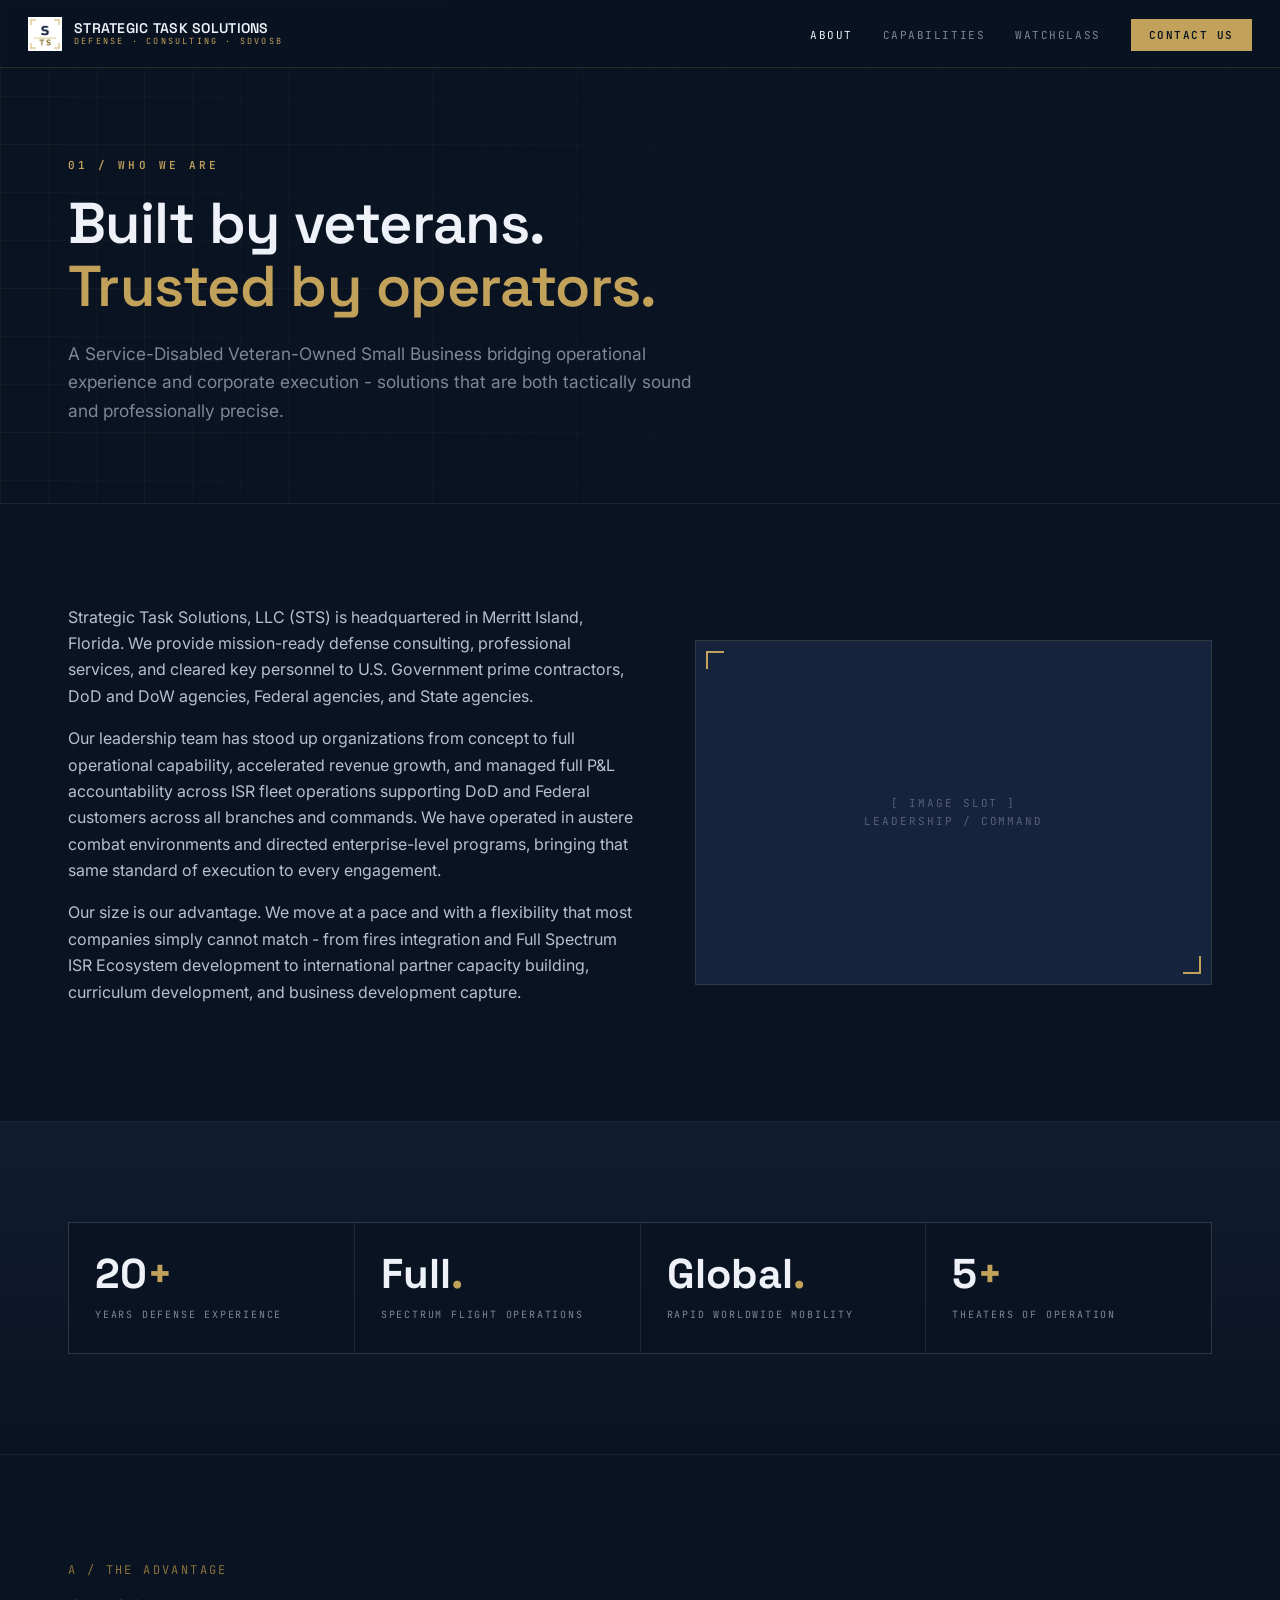
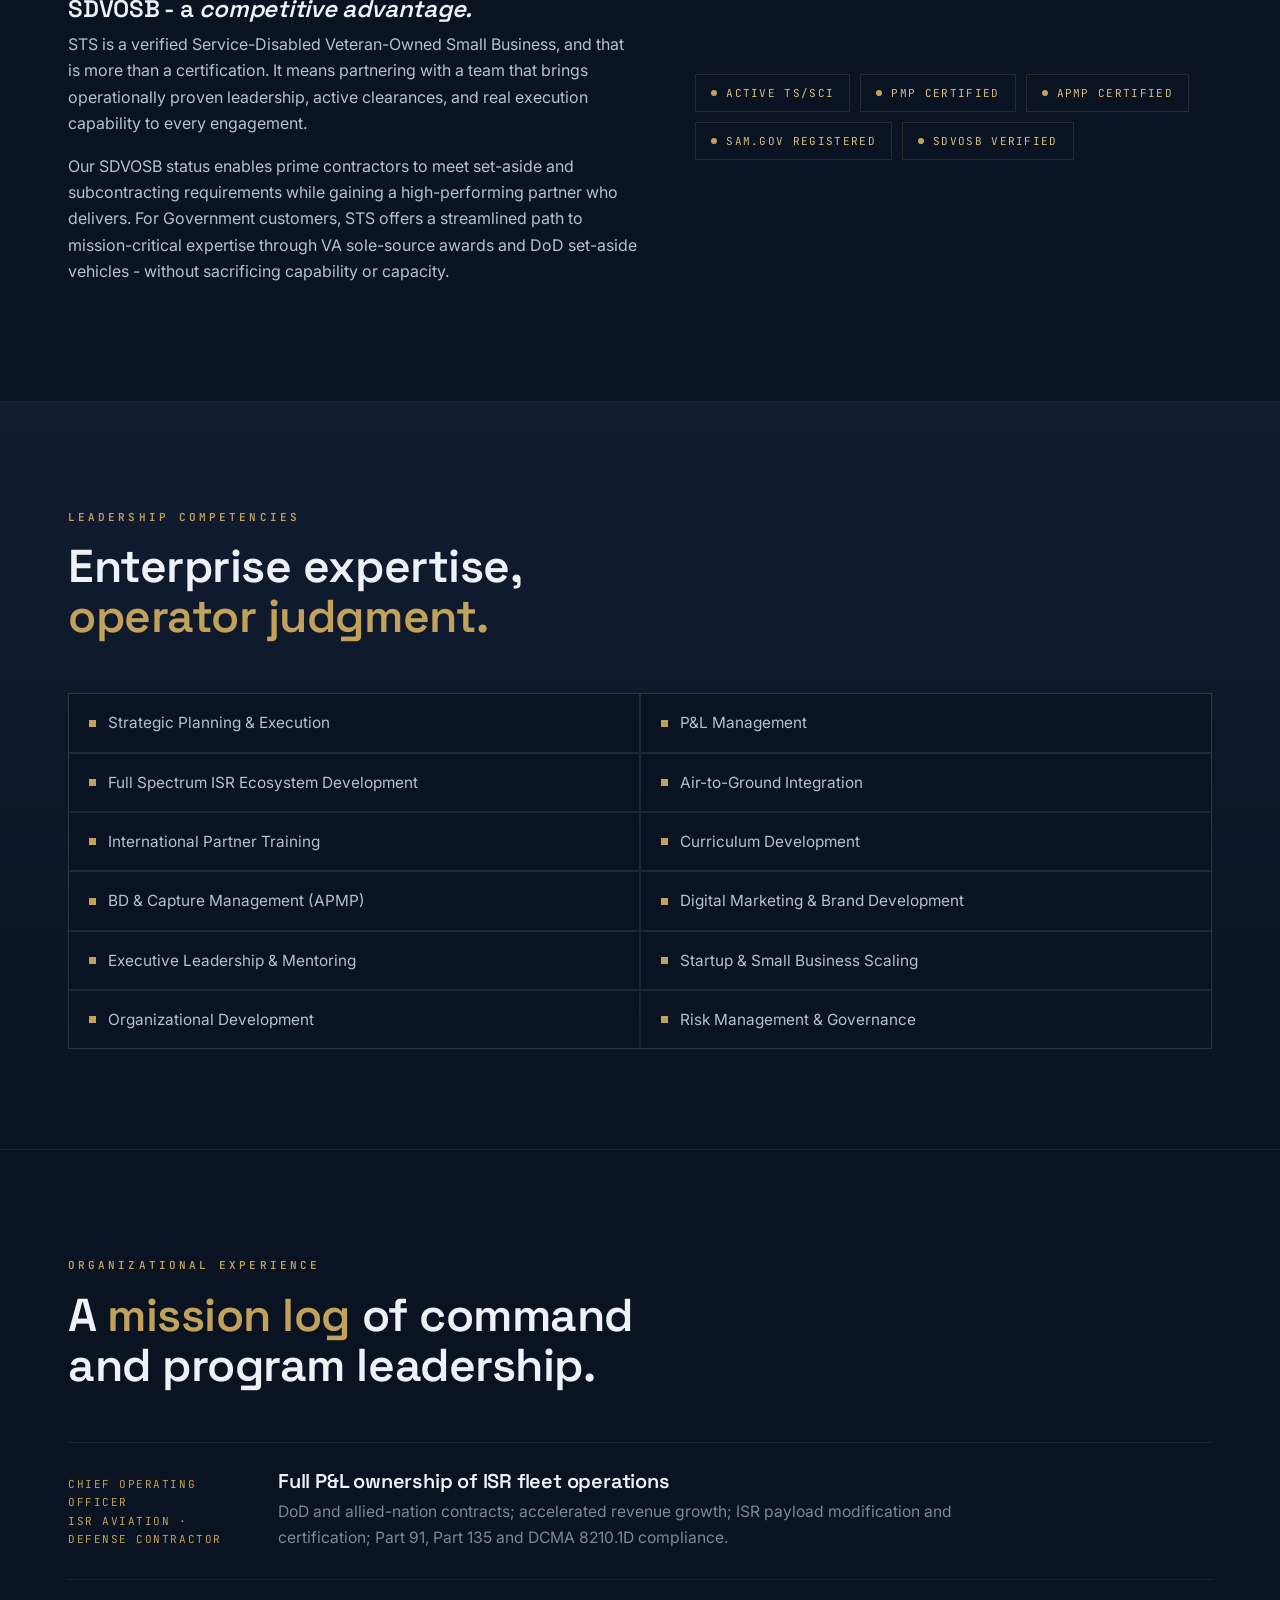
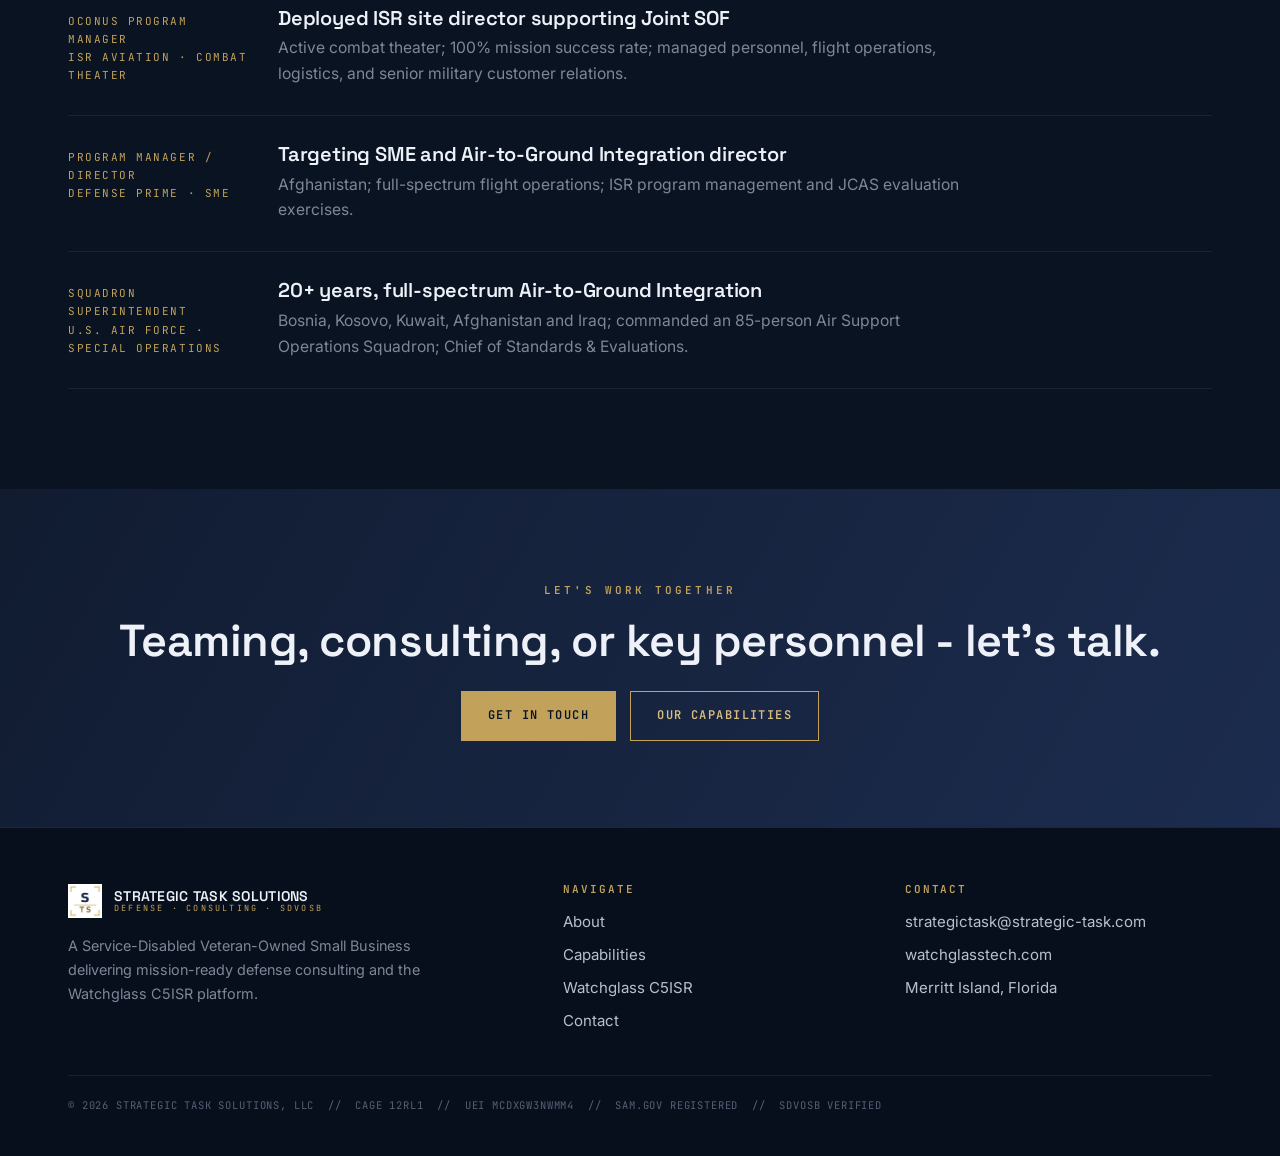
==== about.html @ a890d31d "Modernize STS site: multi-page rebuild (The Briefing design system) - New shared design system (css/" ====
<!DOCTYPE html>
<!-- Copyright (c) 2025-2026 Strategic Task Solutions, LLC. All rights reserved. -->
<html lang="en">
<head>
<meta charset="UTF-8">
<meta name="viewport" content="width=device-width, initial-scale=1.0">
<title>About | Strategic Task Solutions, LLC</title>
<meta name="description" content="Strategic Task Solutions, LLC is a Service-Disabled Veteran-Owned Small Business in Merritt Island, Florida - operationally proven leadership, active clearances, and real execution for DoD, Federal, and prime-contractor customers.">
<link rel="preconnect" href="https://fonts.googleapis.com">
<link rel="preconnect" href="https://fonts.gstatic.com" crossorigin>
<link href="https://fonts.googleapis.com/css2?family=Space+Grotesk:wght@400;500;600;700&family=Inter:wght@400;500;600&family=JetBrains+Mono:wght@500;600;700&display=swap" rel="stylesheet">
<link rel="stylesheet" href="css/site.css">
</head>
<body>

<nav class="top">
  <a class="brand" href="index.html" aria-label="Strategic Task Solutions home">
    <img class="mk" src="STS_Emblem_md_white.png" alt="STS">
    <span class="nm"><b>STRATEGIC TASK SOLUTIONS</b><span>Defense · Consulting · SDVOSB</span></span>
  </a>
  <button class="navtoggle" id="navtoggle" aria-label="Menu">MENU</button>
  <ul class="navlinks" id="navlinks">
    <li><a href="about.html" class="active">About</a></li>
    <li><a href="capabilities.html">Capabilities</a></li>
    <li><a href="watchglass.html">Watchglass</a></li>
    <li><a href="contact.html" class="cta">Contact Us</a></li>
  </ul>
</nav>

<main>

<section class="phero">
  <div class="wrap">
    <span class="kicker">01 / Who We Are</span>
    <h1 style="margin-top:16px">Built by veterans.<br><em>Trusted by operators.</em></h1>
    <p class="lede">A Service-Disabled Veteran-Owned Small Business bridging operational experience and corporate execution - solutions that are both tactically sound and professionally precise.</p>
  </div>
</section>

<section class="band">
  <div class="wrap">
    <div class="split">
      <div class="prose rv">
        <p>Strategic Task Solutions, LLC (STS) is headquartered in Merritt Island, Florida. We provide mission-ready defense consulting, professional services, and cleared key personnel to U.S. Government prime contractors, DoD and DoW agencies, Federal agencies, and State agencies.</p>
        <p>Our leadership team has stood up organizations from concept to full operational capability, accelerated revenue growth, and managed full P&amp;L accountability across ISR fleet operations supporting DoD and Federal customers across all branches and commands. We have operated in austere combat environments and directed enterprise-level programs, bringing that same standard of execution to every engagement.</p>
        <p>Our size is our advantage. We move at a pace and with a flexibility that most companies simply cannot match - from fires integration and Full Spectrum ISR Ecosystem development to international partner capacity building, curriculum development, and business development capture.</p>
      </div>
      <div class="figframe brk rv"><div class="plc">[ IMAGE SLOT ]<br>Leadership / command</div></div>
    </div>
  </div>
</section>

<section class="band alt">
  <div class="wrap">
    <div class="dossier rv">
      <div class="cell"><div class="big">20<em>+</em></div><div class="lab">Years Defense Experience</div></div>
      <div class="cell"><div class="big">Full<em>.</em></div><div class="lab">Spectrum Flight Operations</div></div>
      <div class="cell"><div class="big">Global<em>.</em></div><div class="lab">Rapid Worldwide Mobility</div></div>
      <div class="cell"><div class="big">5<em>+</em></div><div class="lab">Theaters Of Operation</div></div>
    </div>
  </div>
</section>

<section class="band">
  <div class="wrap">
    <div class="split">
      <div class="rv">
        <span class="idx">A / THE ADVANTAGE</span>
        <h2 style="margin-top:14px">SDVOSB - a <em>competitive advantage.</em></h2>
        <p>STS is a verified Service-Disabled Veteran-Owned Small Business, and that is more than a certification. It means partnering with a team that brings operationally proven leadership, active clearances, and real execution capability to every engagement.</p>
        <p>Our SDVOSB status enables prime contractors to meet set-aside and subcontracting requirements while gaining a high-performing partner who delivers. For Government customers, STS offers a streamlined path to mission-critical expertise through VA sole-source awards and DoD set-aside vehicles - without sacrificing capability or capacity.</p>
      </div>
      <div class="rv">
        <div class="certs" style="margin-bottom:22px">
          <span class="cert">Active TS/SCI</span>
          <span class="cert">PMP Certified</span>
          <span class="cert">APMP Certified</span>
          <span class="cert">SAM.gov Registered</span>
          <span class="cert">SDVOSB Verified</span>
        </div>
      </div>
    </div>
  </div>
</section>

<section class="band alt">
  <div class="wrap">
    <div class="sec-head rv">
      <span class="kicker">Leadership Competencies</span>
      <h2>Enterprise expertise, <em>operator judgment.</em></h2>
    </div>
    <ul class="complist rv">
      <li>Strategic Planning &amp; Execution</li>
      <li>P&amp;L Management</li>
      <li>Full Spectrum ISR Ecosystem Development</li>
      <li>Air-to-Ground Integration</li>
      <li>International Partner Training</li>
      <li>Curriculum Development</li>
      <li>BD &amp; Capture Management (APMP)</li>
      <li>Digital Marketing &amp; Brand Development</li>
      <li>Executive Leadership &amp; Mentoring</li>
      <li>Startup &amp; Small Business Scaling</li>
      <li>Organizational Development</li>
      <li>Risk Management &amp; Governance</li>
    </ul>
  </div>
</section>

<section class="band">
  <div class="wrap">
    <div class="sec-head rv">
      <span class="kicker">Organizational Experience</span>
      <h2>A <em>mission log</em> of command and program leadership.</h2>
    </div>
    <div class="log rv">
      <div class="item"><div class="role">Chief Operating Officer<br>ISR Aviation · Defense Contractor</div><div><h3>Full P&amp;L ownership of ISR fleet operations</h3><p>DoD and allied-nation contracts; accelerated revenue growth; ISR payload modification and certification; Part 91, Part 135 and DCMA 8210.1D compliance.</p></div></div>
      <div class="item"><div class="role">OCONUS Program Manager<br>ISR Aviation · Combat Theater</div><div><h3>Deployed ISR site director supporting Joint SOF</h3><p>Active combat theater; 100% mission success rate; managed personnel, flight operations, logistics, and senior military customer relations.</p></div></div>
      <div class="item"><div class="role">Program Manager / Director<br>Defense Prime · SME</div><div><h3>Targeting SME and Air-to-Ground Integration director</h3><p>Afghanistan; full-spectrum flight operations; ISR program management and JCAS evaluation exercises.</p></div></div>
      <div class="item"><div class="role">Squadron Superintendent<br>U.S. Air Force · Special Operations</div><div><h3>20+ years, full-spectrum Air-to-Ground Integration</h3><p>Bosnia, Kosovo, Kuwait, Afghanistan and Iraq; commanded an 85-person Air Support Operations Squadron; Chief of Standards &amp; Evaluations.</p></div></div>
    </div>
  </div>
</section>

<section class="cta-band">
  <div class="wrap rv">
    <span class="kicker">Let's Work Together</span>
    <h2 style="margin-top:16px">Teaming, consulting, or key personnel - let's talk.</h2>
    <div class="cta"><a class="btn" href="contact.html">Get In Touch</a><a class="btn ghost" href="capabilities.html">Our Capabilities</a></div>
  </div>
</section>

</main>

<footer class="site">
  <div class="wrap">
    <div class="cols">
      <div>
        <div class="brand" style="margin-bottom:16px"><img class="mk" src="STS_Emblem_md_white.png" alt="STS"><span class="nm"><b>STRATEGIC TASK SOLUTIONS</b><span>Defense · Consulting · SDVOSB</span></span></div>
        <p class="own">A Service-Disabled Veteran-Owned Small Business delivering mission-ready defense consulting and the Watchglass C5ISR platform.</p>
      </div>
      <div><h4>Navigate</h4><a href="about.html">About</a><a href="capabilities.html">Capabilities</a><a href="watchglass.html">Watchglass C5ISR</a><a href="contact.html">Contact</a></div>
      <div><h4>Contact</h4><a href="mailto:strategictask@strategic-task.com">strategictask@strategic-task.com</a><a href="https://watchglasstech.com" target="_blank" rel="noopener">watchglasstech.com</a><a href="#">Merritt Island, Florida</a></div>
    </div>
    <div class="legal">&copy; 2026 STRATEGIC TASK SOLUTIONS, LLC &nbsp;//&nbsp; CAGE 12RL1 &nbsp;//&nbsp; UEI MCDXGW3NWMM4 &nbsp;//&nbsp; SAM.GOV REGISTERED &nbsp;//&nbsp; SDVOSB VERIFIED</div>
  </div>
</footer>

<script src="js/site.js" defer></script>
</body>
</html>
---- css/site.css ----
/* Copyright (c) 2025-2026 Strategic Task Solutions, LLC. All rights reserved. */
/* Strategic Task Solutions - "The Briefing" design system.
   Sibling to Watchglass C5ISR (shared navy/gold + Inter body) with its own voice:
   Space Grotesk display, JetBrains Mono data labels, corner-bracket reticle motif. */

:root {
  --navy-deep: #0a1322;
  --navy:      #111c31;
  --navy-2:    #16233d;
  --panel:     #1c2c4e;
  --gold:      #c2a25a;
  --gold-soft: #d8bd82;
  --gold-dim:  #8a713c;
  --ink:       #eef2f8;
  --body:      #b7c0d0;
  --muted:     #7d8798;
  --faint:     #566074;
  --line:      rgba(194,162,90,.16);
  --line-2:    rgba(255,255,255,.07);
  --max:       1200px;
  --disp: "Space Grotesk", system-ui, sans-serif;
  --mono: "JetBrains Mono", ui-monospace, "SFMono-Regular", Menlo, monospace;
  --body-f: "Inter", system-ui, -apple-system, "Segoe UI", Roboto, sans-serif;
}

* { box-sizing: border-box; }
html { scroll-behavior: smooth; }
body {
  margin: 0; background: var(--navy-deep); color: var(--body);
  font-family: var(--body-f); font-size: 16px; line-height: 1.65;
  -webkit-font-smoothing: antialiased; overflow-x: hidden;
}
h1,h2,h3,h4 { font-family: var(--disp); color: var(--ink); line-height: 1.08; margin: 0 0 .4em; font-weight: 600; letter-spacing: -.01em; }
p { margin: 0 0 1em; }
a { color: var(--gold-soft); text-decoration: none; }
img { max-width: 100%; display: block; }
.wrap { max-width: var(--max); margin: 0 auto; padding: 0 28px; }

/* faint global grid/scanline texture */
body::before {
  content: ""; position: fixed; inset: 0; pointer-events: none; z-index: 0;
  background-image:
    linear-gradient(rgba(194,162,90,.025) 1px, transparent 1px),
    linear-gradient(90deg, rgba(194,162,90,.025) 1px, transparent 1px);
  background-size: 72px 72px;
}
main, nav, footer { position: relative; z-index: 1; }

/* ── mono data voice ─────────────────────────────── */
.mono { font-family: var(--mono); letter-spacing: .04em; }
.kicker {
  font-family: var(--mono); font-size: 11px; font-weight: 600; letter-spacing: .28em;
  text-transform: uppercase; color: var(--gold); display: inline-block;
}

/* ── corner-bracket reticle ──────────────────────── */
.reticle { position: relative; display: inline-block; width: 1em; height: 1em; flex: 0 0 auto; }
.reticle i { position: absolute; width: 34%; height: 2px; background: var(--gold); }
.reticle i:nth-child(1){ top:0; left:0 } .reticle i:nth-child(2){ top:0; right:0 }
.reticle i:nth-child(3){ bottom:0; left:0 } .reticle i:nth-child(4){ bottom:0; right:0 }
.reticle u { position: absolute; width: 2px; height: 34%; background: var(--gold); }
.reticle u:nth-child(5){ top:0; left:0 } .reticle u:nth-child(6){ top:0; right:0 }
.reticle u:nth-child(7){ bottom:0; left:0 } .reticle u:nth-child(8){ bottom:0; right:0 }
.reticle b { position: absolute; width: 16%; height: 16%; border-radius: 50%; background: var(--gold); top: 42%; left: 42%; }

/* bracket-framed block: corners that "lock on" when revealed */
.brk { position: relative; }
.brk::before, .brk::after {
  content: ""; position: absolute; width: 14px; height: 14px; border: 2px solid var(--gold);
  opacity: 0; transition: opacity .5s ease, transform .5s ease;
}
.brk::before { top: -8px; left: -8px; border-right: 0; border-bottom: 0; transform: translate(6px,6px); }
.brk::after  { bottom: -8px; right: -8px; border-left: 0; border-top: 0; transform: translate(-6px,-6px); }
.brk.lock::before, .brk.lock::after { opacity: 1; transform: translate(0,0); }

/* ── nav ─────────────────────────────────────────── */
nav.top {
  position: fixed; top: 0; left: 0; right: 0; z-index: 100; height: 68px;
  display: flex; align-items: center; justify-content: space-between;
  padding: 0 28px; background: rgba(10,19,34,.82); backdrop-filter: blur(12px);
  border-bottom: 1px solid var(--line);
}
.brand { display: flex; align-items: center; gap: 12px; }
.brand .mk { width: 34px; height: 34px; }
.brand .nm { display: flex; flex-direction: column; line-height: 1.1; }
.brand .nm b { font-family: var(--disp); font-size: 14px; font-weight: 600; color: var(--ink); letter-spacing: .02em; }
.brand .nm span { font-family: var(--mono); font-size: 8.5px; letter-spacing: .26em; color: var(--gold); text-transform: uppercase; }
.navlinks { display: flex; align-items: center; gap: 30px; list-style: none; margin: 0; padding: 0; }
.navlinks a { font-family: var(--mono); font-size: 11px; letter-spacing: .14em; text-transform: uppercase; color: var(--muted); transition: color .2s; }
.navlinks a:hover, .navlinks a.active { color: var(--ink); }
.navlinks a.cta { color: var(--navy-deep); background: var(--gold); padding: 9px 18px; font-weight: 600; }
.navlinks a.cta:hover { background: var(--gold-soft); }
.navtoggle { display: none; background: none; border: 1px solid var(--line); color: var(--ink); padding: 8px 10px; cursor: pointer; font-family: var(--mono); font-size: 11px; }

/* ── buttons ─────────────────────────────────────── */
.btn { display: inline-flex; align-items: center; gap: 10px; font-family: var(--mono); font-size: 12px;
  font-weight: 600; letter-spacing: .12em; text-transform: uppercase; padding: 14px 26px;
  background: var(--gold); color: var(--navy-deep); border: 1px solid var(--gold); transition: .2s; }
.btn:hover { background: var(--gold-soft); border-color: var(--gold-soft); color: var(--navy-deep); transform: translateY(-1px); }
.btn.ghost { background: transparent; color: var(--gold-soft); }
.btn.ghost:hover { background: rgba(194,162,90,.08); color: var(--gold); transform: none; }

/* ── hero ────────────────────────────────────────── */
.hero { position: relative; min-height: 92vh; display: flex; align-items: center; overflow: hidden; padding: 120px 0 80px; }
.hero-bg { position: absolute; inset: 0; z-index: 0; }
.hero-bg svg { width: 100%; height: 100%; }
.hero-video { position: absolute; inset: 0; width: 100%; height: 100%; object-fit: cover; opacity: .5; }
.hero::after { content: ""; position: absolute; inset: 0; z-index: 1;
  background: radial-gradient(120% 80% at 70% 30%, transparent 0%, var(--navy-deep) 78%),
              linear-gradient(90deg, var(--navy-deep) 8%, transparent 60%); }
.hero .wrap { position: relative; z-index: 2; width: 100%; }
.hero-ghost { position: absolute; right: -2%; top: 50%; transform: translateY(-50%); z-index: 1;
  font-family: var(--disp); font-weight: 700; font-size: 40vh; color: rgba(255,255,255,.022);
  letter-spacing: -.04em; pointer-events: none; user-select: none; }
.hero-readout { display: flex; gap: 20px; flex-wrap: wrap; font-family: var(--mono); font-size: 10.5px;
  letter-spacing: .18em; color: var(--faint); text-transform: uppercase; margin-bottom: 30px; }
.hero-readout span { display: inline-flex; align-items: center; gap: 8px; }
.hero-readout span::before { content: ""; width: 6px; height: 6px; background: var(--gold); border-radius: 50%; opacity: .8; }
.hero h1 { font-size: clamp(2.6rem, 6.4vw, 5.2rem); font-weight: 700; max-width: 16ch; text-wrap: balance; }
.hero h1 em { font-style: normal; color: var(--gold); }
.hero .sub { font-family: var(--disp); font-size: clamp(1.05rem, 2.2vw, 1.5rem); color: var(--gold-soft); font-weight: 500; margin: 6px 0 22px; }
.hero .lede { max-width: 56ch; color: var(--body); font-size: 1.06rem; }
.hero .cta { display: flex; gap: 14px; flex-wrap: wrap; margin-top: 34px; }
.hero-scan { position: absolute; left: 0; right: 0; bottom: 0; height: 1px; z-index: 2;
  background: linear-gradient(90deg, transparent, var(--gold), transparent); opacity: .4; }

/* ── section scaffolding ─────────────────────────── */
section.band { padding: 100px 0; position: relative; }
section.band + section.band { border-top: 1px solid var(--line-2); }
.alt { background: linear-gradient(180deg, var(--navy) 0%, var(--navy-deep) 100%); }
.sec-head { max-width: 760px; margin-bottom: 52px; }
.sec-head h2 { font-size: clamp(1.8rem, 3.6vw, 2.9rem); margin-top: 14px; text-wrap: balance; }
.sec-head h2 em { font-style: normal; color: var(--gold); }
.sec-head p { color: var(--muted); font-size: 1.05rem; margin-top: 10px; }
.idx { font-family: var(--mono); color: var(--gold-dim); font-size: 12px; letter-spacing: .2em; }

/* ── dossier stat band ───────────────────────────── */
.dossier { display: grid; grid-template-columns: repeat(4, 1fr); gap: 1px; background: var(--line-2); border: 1px solid var(--line-2); }
.dossier .cell { background: var(--navy-deep); padding: 30px 26px; }
.dossier .big { font-family: var(--disp); font-size: 2.6rem; font-weight: 700; color: var(--ink); line-height: 1; }
.dossier .big em { font-style: normal; color: var(--gold); }
.dossier .lab { font-family: var(--mono); font-size: 10px; letter-spacing: .18em; text-transform: uppercase; color: var(--muted); margin-top: 12px; }

/* ── capability ledger (indexed, hover-expand) ───── */
.ledger { border-top: 1px solid var(--line); }
.row { display: grid; grid-template-columns: 56px 1fr auto; gap: 22px; align-items: start;
  padding: 26px 0; border-bottom: 1px solid var(--line-2); transition: background .25s, padding .25s; cursor: default; }
.row:hover { background: rgba(194,162,90,.04); padding-left: 14px; padding-right: 14px; }
.row .no { font-family: var(--mono); color: var(--gold); font-size: 13px; letter-spacing: .1em; padding-top: 5px; }
.row h3 { font-size: 1.3rem; margin: 0 0 4px; }
.row .desc { color: var(--muted); font-size: .98rem; max-width: 64ch; }
.row .tags { display: flex; flex-wrap: wrap; gap: 6px; margin-top: 12px; max-height: 0; overflow: hidden; opacity: 0; transition: max-height .35s ease, opacity .3s ease, margin .35s; }
.row:hover .tags { max-height: 120px; opacity: 1; margin-top: 14px; }
.tag { font-family: var(--mono); font-size: 10px; letter-spacing: .08em; text-transform: uppercase; color: var(--body); border: 1px solid var(--line); padding: 5px 10px; }
.row .arrow { color: var(--faint); font-family: var(--mono); align-self: center; transition: color .2s, transform .2s; }
.row:hover .arrow { color: var(--gold); transform: translateX(4px); }

/* ── split / feature blocks ──────────────────────── */
.split { display: grid; grid-template-columns: 1.05fr .95fr; gap: 56px; align-items: center; }
.split.flip > *:first-child { order: 2; }
.ticks { list-style: none; margin: 0; padding: 0; display: grid; gap: 14px; }
.ticks li { position: relative; padding-left: 28px; font-size: 1rem; }
.ticks li::before { content: ""; position: absolute; left: 0; top: .45em; width: 11px; height: 11px; border: 2px solid var(--gold); }
.ticks li strong { color: var(--ink); }

/* figure frame (for MidJourney imagery slots) */
.figframe { position: relative; border: 1px solid var(--line); background: var(--navy-2); aspect-ratio: 3/2; overflow: hidden; }
.figframe img { width: 100%; height: 100%; object-fit: cover; }
.figframe .plc { position: absolute; inset: 0; display: flex; align-items: center; justify-content: center;
  font-family: var(--mono); font-size: 11px; letter-spacing: .18em; color: var(--faint); text-transform: uppercase; text-align: center; padding: 20px; }
.figframe::before, .figframe::after { content: ""; position: absolute; width: 16px; height: 16px; border: 2px solid var(--gold); z-index: 2; }
.figframe::before { top: 10px; left: 10px; border-right: 0; border-bottom: 0; }
.figframe::after { bottom: 10px; right: 10px; border-left: 0; border-top: 0; }

/* ── product (watchglass) teaser ─────────────────── */
.wg { position: relative; overflow: hidden; }
.chips { display: flex; flex-wrap: wrap; gap: 8px; margin: 26px 0 30px; }
.chip { font-family: var(--mono); font-size: 10px; letter-spacing: .1em; text-transform: uppercase; color: var(--muted);
  border: 1px solid var(--line); padding: 7px 13px; display: inline-flex; align-items: center; gap: 8px; }
.chip::before { content: ""; width: 5px; height: 5px; background: var(--gold); border-radius: 50%; }

/* ── reveal animation ────────────────────────────── */
.rv { opacity: 0; transform: translateY(18px); transition: opacity .6s ease, transform .6s ease; }
.rv.in { opacity: 1; transform: none; }

/* ── CTA band ────────────────────────────────────── */
.cta-band { text-align: center; background: linear-gradient(120deg, var(--navy) 0%, var(--panel) 100%); padding: 86px 0; }
.cta-band h2 { font-size: clamp(1.8rem, 4vw, 2.8rem); }
.cta-band .cta { display: flex; gap: 14px; justify-content: center; flex-wrap: wrap; margin-top: 26px; }

/* ── footer ──────────────────────────────────────── */
footer.site { background: #070f1c; border-top: 1px solid var(--line); padding: 56px 0 40px; }
footer.site .cols { display: grid; grid-template-columns: 1.5fr 1fr 1fr; gap: 34px; }
footer.site h4 { font-family: var(--mono); font-size: 11px; letter-spacing: .18em; text-transform: uppercase; color: var(--gold); margin: 0 0 14px; }
footer.site a { display: block; color: var(--body); margin-bottom: 8px; font-size: .94rem; }
footer.site a:hover { color: var(--gold-soft); }
footer.site .own { color: var(--muted); font-size: .9rem; max-width: 42ch; }
footer.site .legal { border-top: 1px solid var(--line-2); margin-top: 34px; padding-top: 20px;
  font-family: var(--mono); font-size: 10.5px; letter-spacing: .08em; color: var(--faint); line-height: 1.9; }

/* ── inner-page hero ─────────────────────────────── */
.phero { position: relative; padding: 150px 0 60px; overflow: hidden; border-bottom: 1px solid var(--line-2); }
.phero::before { content: ""; position: absolute; inset: 0; z-index: 0;
  background-image: linear-gradient(rgba(194,162,90,.04) 1px, transparent 1px), linear-gradient(90deg, rgba(194,162,90,.04) 1px, transparent 1px);
  background-size: 48px 48px; -webkit-mask-image: linear-gradient(90deg, #000, transparent 70%); mask-image: linear-gradient(90deg, #000, transparent 70%); }
.phero .wrap { position: relative; z-index: 1; }
.phero h1 { font-size: clamp(2.2rem, 5vw, 3.6rem); max-width: 18ch; text-wrap: balance; }
.phero h1 em { font-style: normal; color: var(--gold); }
.phero .lede { color: var(--muted); max-width: 58ch; font-size: 1.08rem; margin-top: 14px; }

/* prose + lists */
.prose { max-width: 62ch; }
.prose p { color: var(--body); }
.cols2 { columns: 2; column-gap: 40px; }
.complist { list-style: none; margin: 0; padding: 0; display: grid; grid-template-columns: repeat(2,1fr); gap: 2px; background: var(--line-2); border: 1px solid var(--line-2); }
.complist li { background: var(--navy-deep); padding: 16px 20px; font-size: .96rem; color: var(--body); display: flex; align-items: center; gap: 12px; }
.complist li::before { content: ""; width: 7px; height: 7px; background: var(--gold); flex: 0 0 auto; }
.certs { display: flex; flex-wrap: wrap; gap: 10px; }
.cert { font-family: var(--mono); font-size: 11px; letter-spacing: .12em; text-transform: uppercase; color: var(--gold-soft);
  border: 1px solid var(--line); padding: 9px 15px; display: inline-flex; align-items: center; gap: 9px; }
.cert::before { content: ""; width: 6px; height: 6px; border-radius: 50%; background: var(--gold); }

/* mission log / timeline */
.log { display: grid; gap: 0; }
.log .item { display: grid; grid-template-columns: 180px 1fr; gap: 30px; padding: 28px 0; border-top: 1px solid var(--line-2); }
.log .item:last-child { border-bottom: 1px solid var(--line-2); }
.log .role { font-family: var(--mono); font-size: 11px; letter-spacing: .14em; text-transform: uppercase; color: var(--gold); padding-top: 4px; }
.log .item h3 { font-size: 1.25rem; margin: 0 0 6px; }
.log .item p { color: var(--muted); margin: 0; font-size: .98rem; max-width: 70ch; }

/* NAICS */
.naics { display: grid; grid-template-columns: repeat(2,1fr); gap: 1px; background: var(--line-2); border: 1px solid var(--line-2); }
.naics .n { background: var(--navy-deep); padding: 14px 18px; display: flex; gap: 14px; align-items: baseline; font-size: .9rem; color: var(--body); }
.naics .n b { font-family: var(--mono); color: var(--gold); font-size: .9rem; letter-spacing: .06em; flex: 0 0 auto; }

/* feature card grid (watchglass page) */
.fgrid { display: grid; grid-template-columns: repeat(2,1fr); gap: 2px; background: var(--line-2); border: 1px solid var(--line-2); }
.fcard { background: var(--navy-deep); padding: 30px 28px; }
.fcard .no { font-family: var(--mono); color: var(--gold); font-size: 12px; letter-spacing: .14em; margin-bottom: 14px; }
.fcard h3 { font-size: 1.2rem; margin: 0 0 8px; }
.fcard p { color: var(--muted); font-size: .96rem; margin: 0; }

/* contact + form */
.contact-grid { display: grid; grid-template-columns: .9fr 1.1fr; gap: 56px; align-items: start; }
.info .item { padding: 16px 0; border-bottom: 1px solid var(--line-2); }
.info .k { font-family: var(--mono); font-size: 10.5px; letter-spacing: .18em; text-transform: uppercase; color: var(--muted); margin-bottom: 5px; }
.info .v { color: var(--ink); font-size: 1.02rem; }
.form { background: var(--navy-2); border: 1px solid var(--line); padding: 30px; }
.form .fr { display: grid; grid-template-columns: 1fr 1fr; gap: 16px; }
.form label { display: block; font-family: var(--mono); font-size: 10.5px; letter-spacing: .12em; text-transform: uppercase; color: var(--muted); margin: 16px 0 7px; }
.form input, .form select, .form textarea { width: 100%; background: var(--navy-deep); border: 1px solid var(--line-2); color: var(--ink);
  font: inherit; padding: 12px 13px; border-radius: 0; }
.form input:focus, .form select:focus, .form textarea:focus { outline: none; border-color: var(--gold); }
.form .btn { margin-top: 24px; border: none; cursor: pointer; width: 100%; justify-content: center; }

/* ── responsive ──────────────────────────────────── */
@media (max-width: 920px) {
  .navlinks { position: fixed; inset: 68px 0 auto 0; flex-direction: column; align-items: stretch; gap: 0;
    background: var(--navy-deep); border-bottom: 1px solid var(--line); padding: 6px 0; transform: translateY(-130%); transition: .25s; }
  .navlinks.open { transform: translateY(0); }
  .navlinks a { padding: 14px 28px; }
  .navlinks a.cta { margin: 8px 28px; text-align: center; justify-content: center; }
  .navtoggle { display: inline-flex; }
  .dossier { grid-template-columns: repeat(2, 1fr); }
  .split { grid-template-columns: 1fr; gap: 34px; }
  .split.flip > *:first-child { order: 0; }
  footer.site .cols { grid-template-columns: 1fr; }
  .hero-ghost { font-size: 28vh; }
  .row { grid-template-columns: 40px 1fr; }
  .row .arrow { display: none; }
  .cols2 { columns: 1; }
  .complist, .naics, .fgrid { grid-template-columns: 1fr; }
  .contact-grid { grid-template-columns: 1fr; gap: 36px; }
  .form .fr { grid-template-columns: 1fr; }
  .log .item { grid-template-columns: 1fr; gap: 8px; }
  .phero { padding: 120px 0 48px; }
}
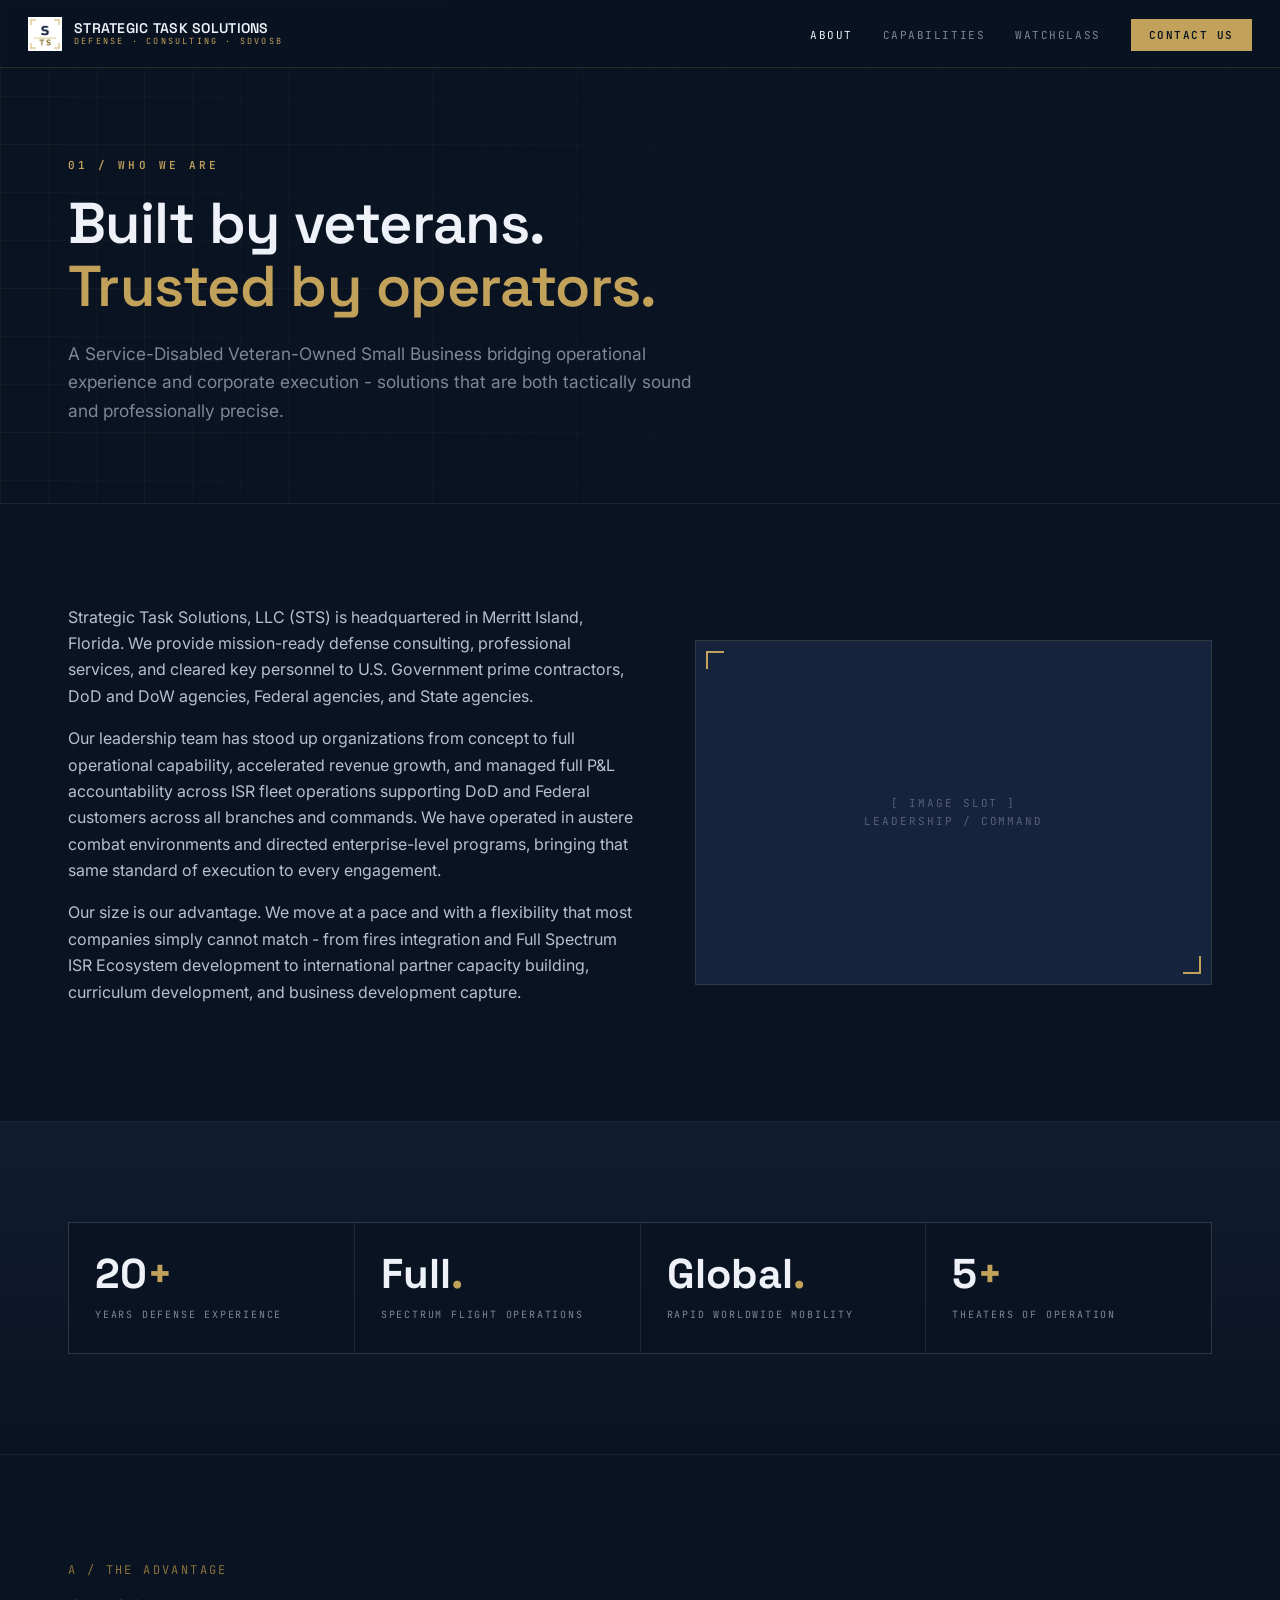
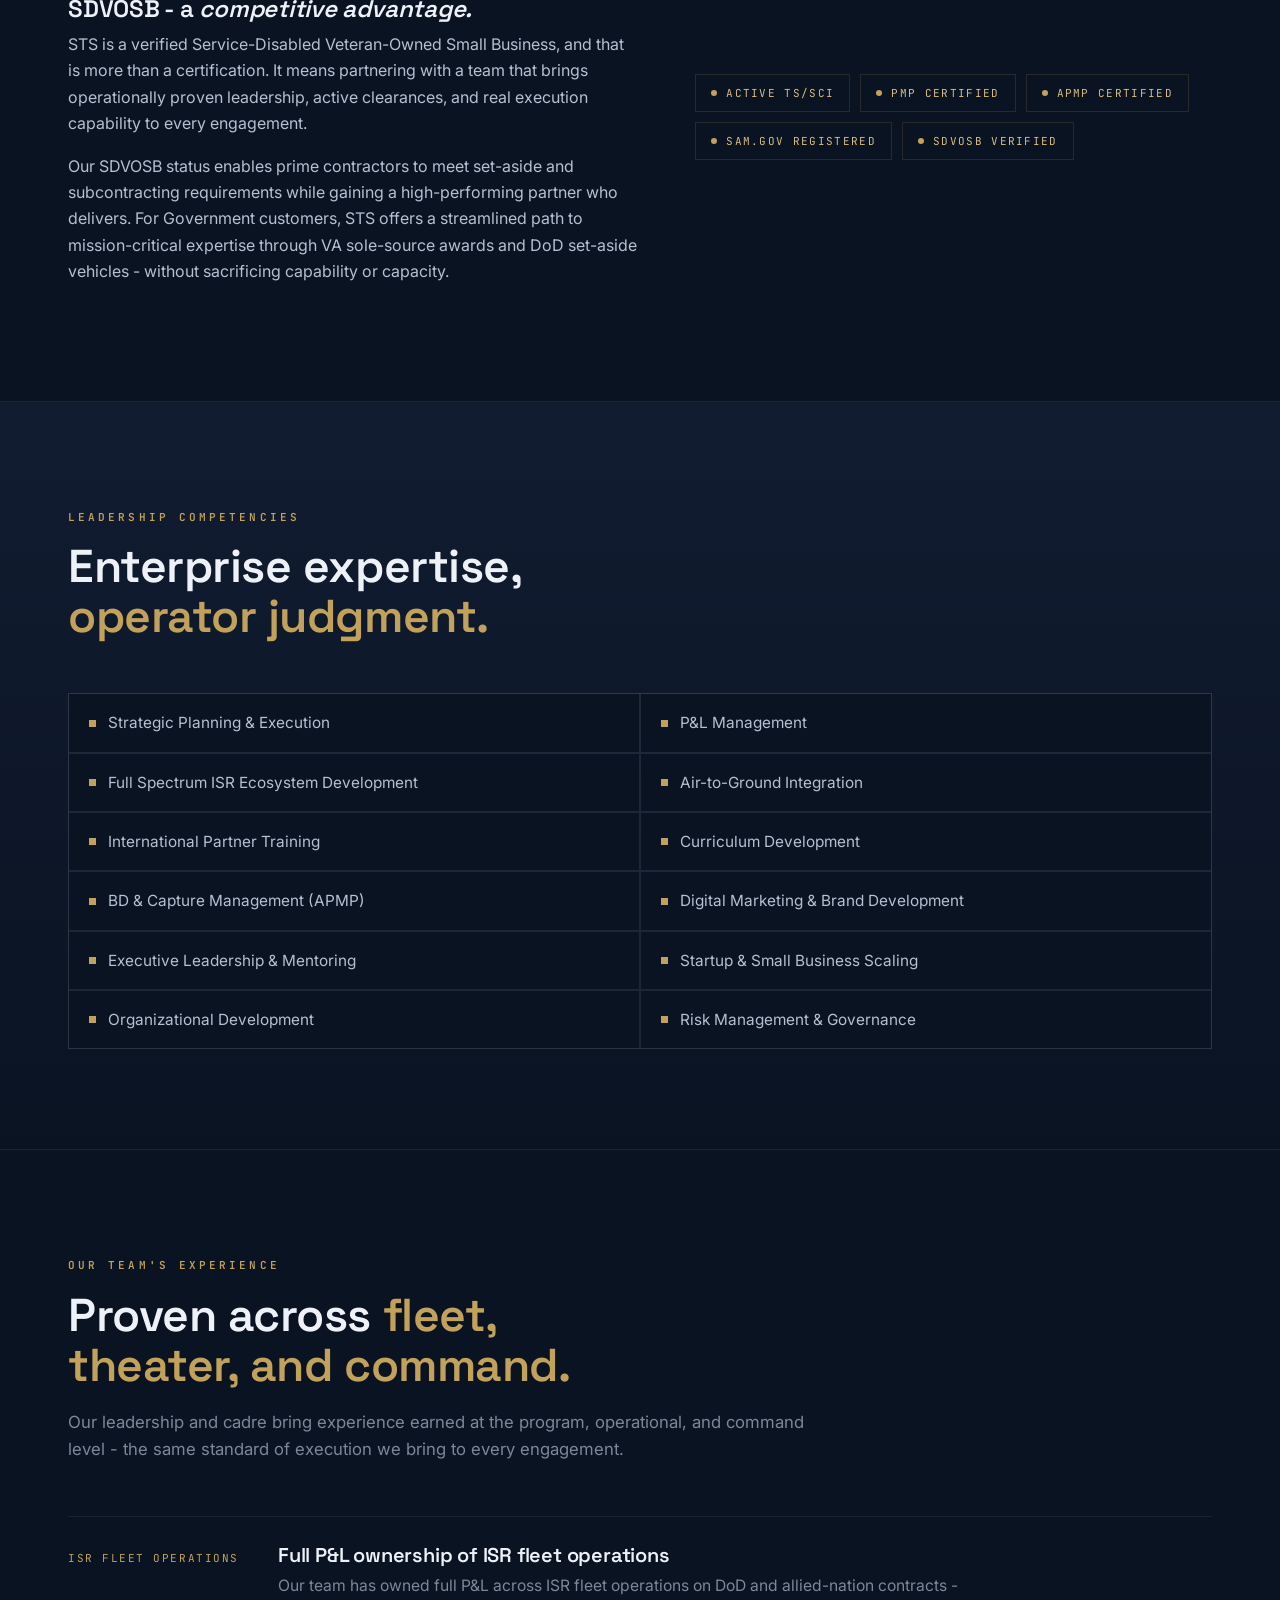
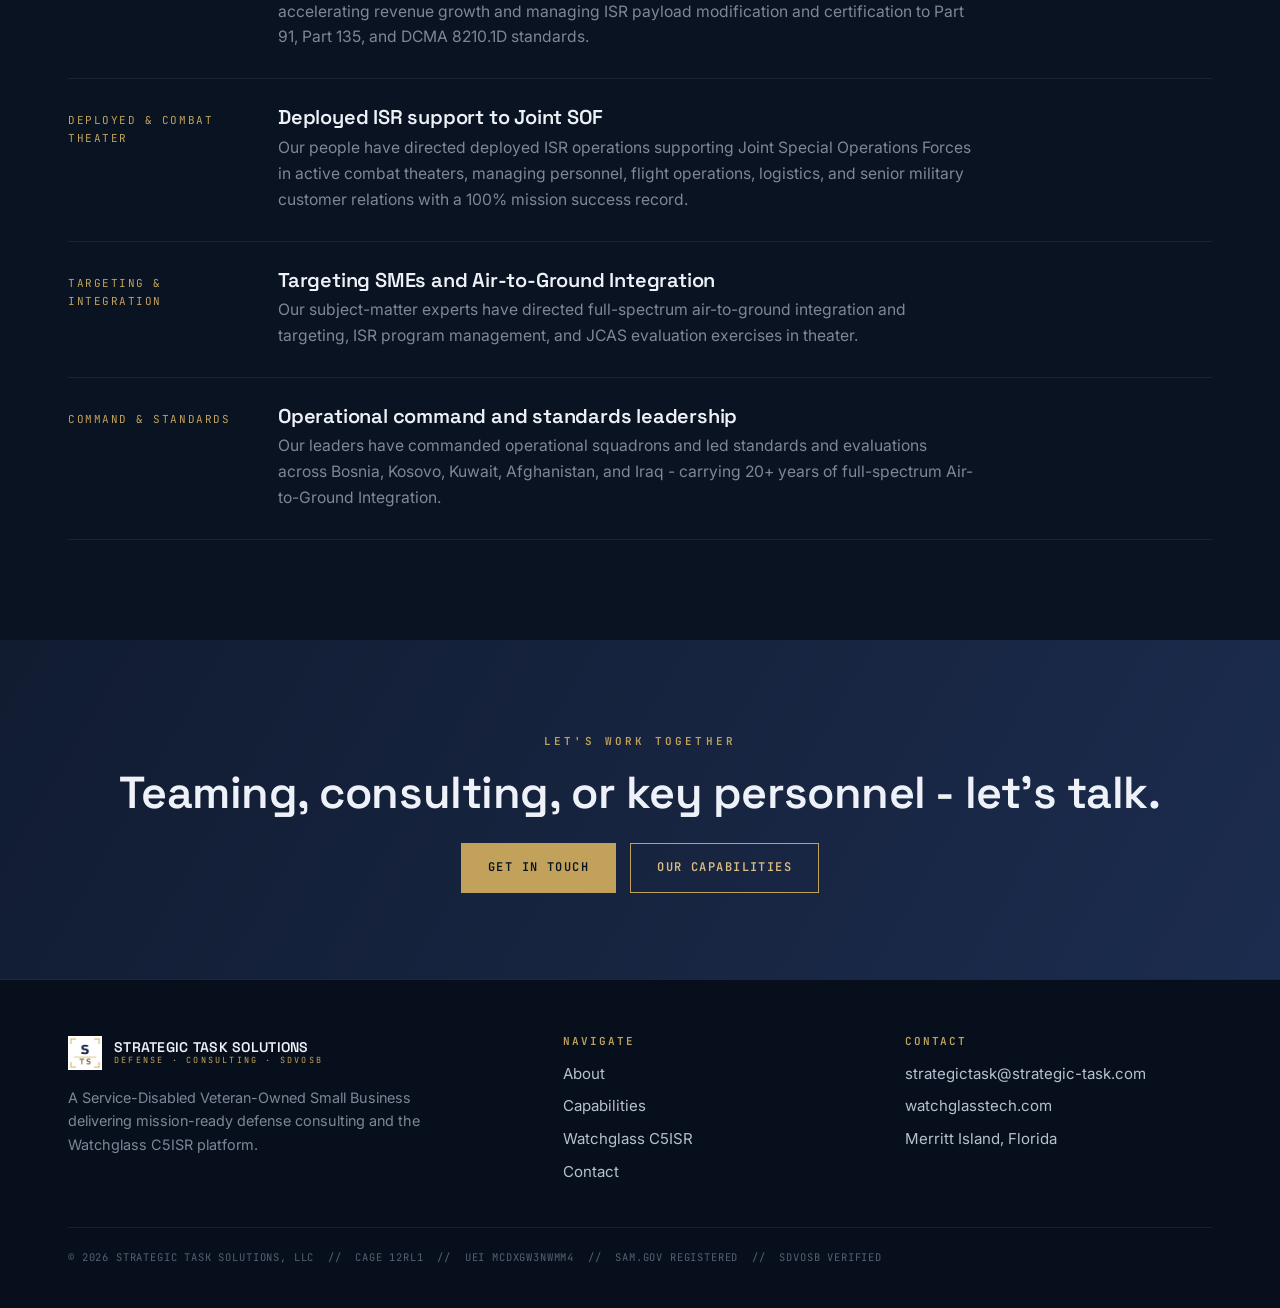
==== commit 39084599: "About: reframe experience as team concept, not a single person Replace the personal career-ladder 'm" ====
--- a/about.html
+++ b/about.html
@@ -109,14 +109,15 @@
 <section class="band">
   <div class="wrap">
     <div class="sec-head rv">
-      <span class="kicker">Organizational Experience</span>
-      <h2>A <em>mission log</em> of command and program leadership.</h2>
+      <span class="kicker">Our Team's Experience</span>
+      <h2>Proven across <em>fleet, theater, and command.</em></h2>
+      <p>Our leadership and cadre bring experience earned at the program, operational, and command level - the same standard of execution we bring to every engagement.</p>
     </div>
     <div class="log rv">
-      <div class="item"><div class="role">Chief Operating Officer<br>ISR Aviation · Defense Contractor</div><div><h3>Full P&amp;L ownership of ISR fleet operations</h3><p>DoD and allied-nation contracts; accelerated revenue growth; ISR payload modification and certification; Part 91, Part 135 and DCMA 8210.1D compliance.</p></div></div>
-      <div class="item"><div class="role">OCONUS Program Manager<br>ISR Aviation · Combat Theater</div><div><h3>Deployed ISR site director supporting Joint SOF</h3><p>Active combat theater; 100% mission success rate; managed personnel, flight operations, logistics, and senior military customer relations.</p></div></div>
-      <div class="item"><div class="role">Program Manager / Director<br>Defense Prime · SME</div><div><h3>Targeting SME and Air-to-Ground Integration director</h3><p>Afghanistan; full-spectrum flight operations; ISR program management and JCAS evaluation exercises.</p></div></div>
-      <div class="item"><div class="role">Squadron Superintendent<br>U.S. Air Force · Special Operations</div><div><h3>20+ years, full-spectrum Air-to-Ground Integration</h3><p>Bosnia, Kosovo, Kuwait, Afghanistan and Iraq; commanded an 85-person Air Support Operations Squadron; Chief of Standards &amp; Evaluations.</p></div></div>
+      <div class="item"><div class="role">ISR Fleet Operations</div><div><h3>Full P&amp;L ownership of ISR fleet operations</h3><p>Our team has owned full P&amp;L across ISR fleet operations on DoD and allied-nation contracts - accelerating revenue growth and managing ISR payload modification and certification to Part 91, Part 135, and DCMA 8210.1D standards.</p></div></div>
+      <div class="item"><div class="role">Deployed &amp; Combat Theater</div><div><h3>Deployed ISR support to Joint SOF</h3><p>Our people have directed deployed ISR operations supporting Joint Special Operations Forces in active combat theaters, managing personnel, flight operations, logistics, and senior military customer relations with a 100% mission success record.</p></div></div>
+      <div class="item"><div class="role">Targeting &amp; Integration</div><div><h3>Targeting SMEs and Air-to-Ground Integration</h3><p>Our subject-matter experts have directed full-spectrum air-to-ground integration and targeting, ISR program management, and JCAS evaluation exercises in theater.</p></div></div>
+      <div class="item"><div class="role">Command &amp; Standards</div><div><h3>Operational command and standards leadership</h3><p>Our leaders have commanded operational squadrons and led standards and evaluations across Bosnia, Kosovo, Kuwait, Afghanistan, and Iraq - carrying 20+ years of full-spectrum Air-to-Ground Integration.</p></div></div>
     </div>
   </div>
 </section>
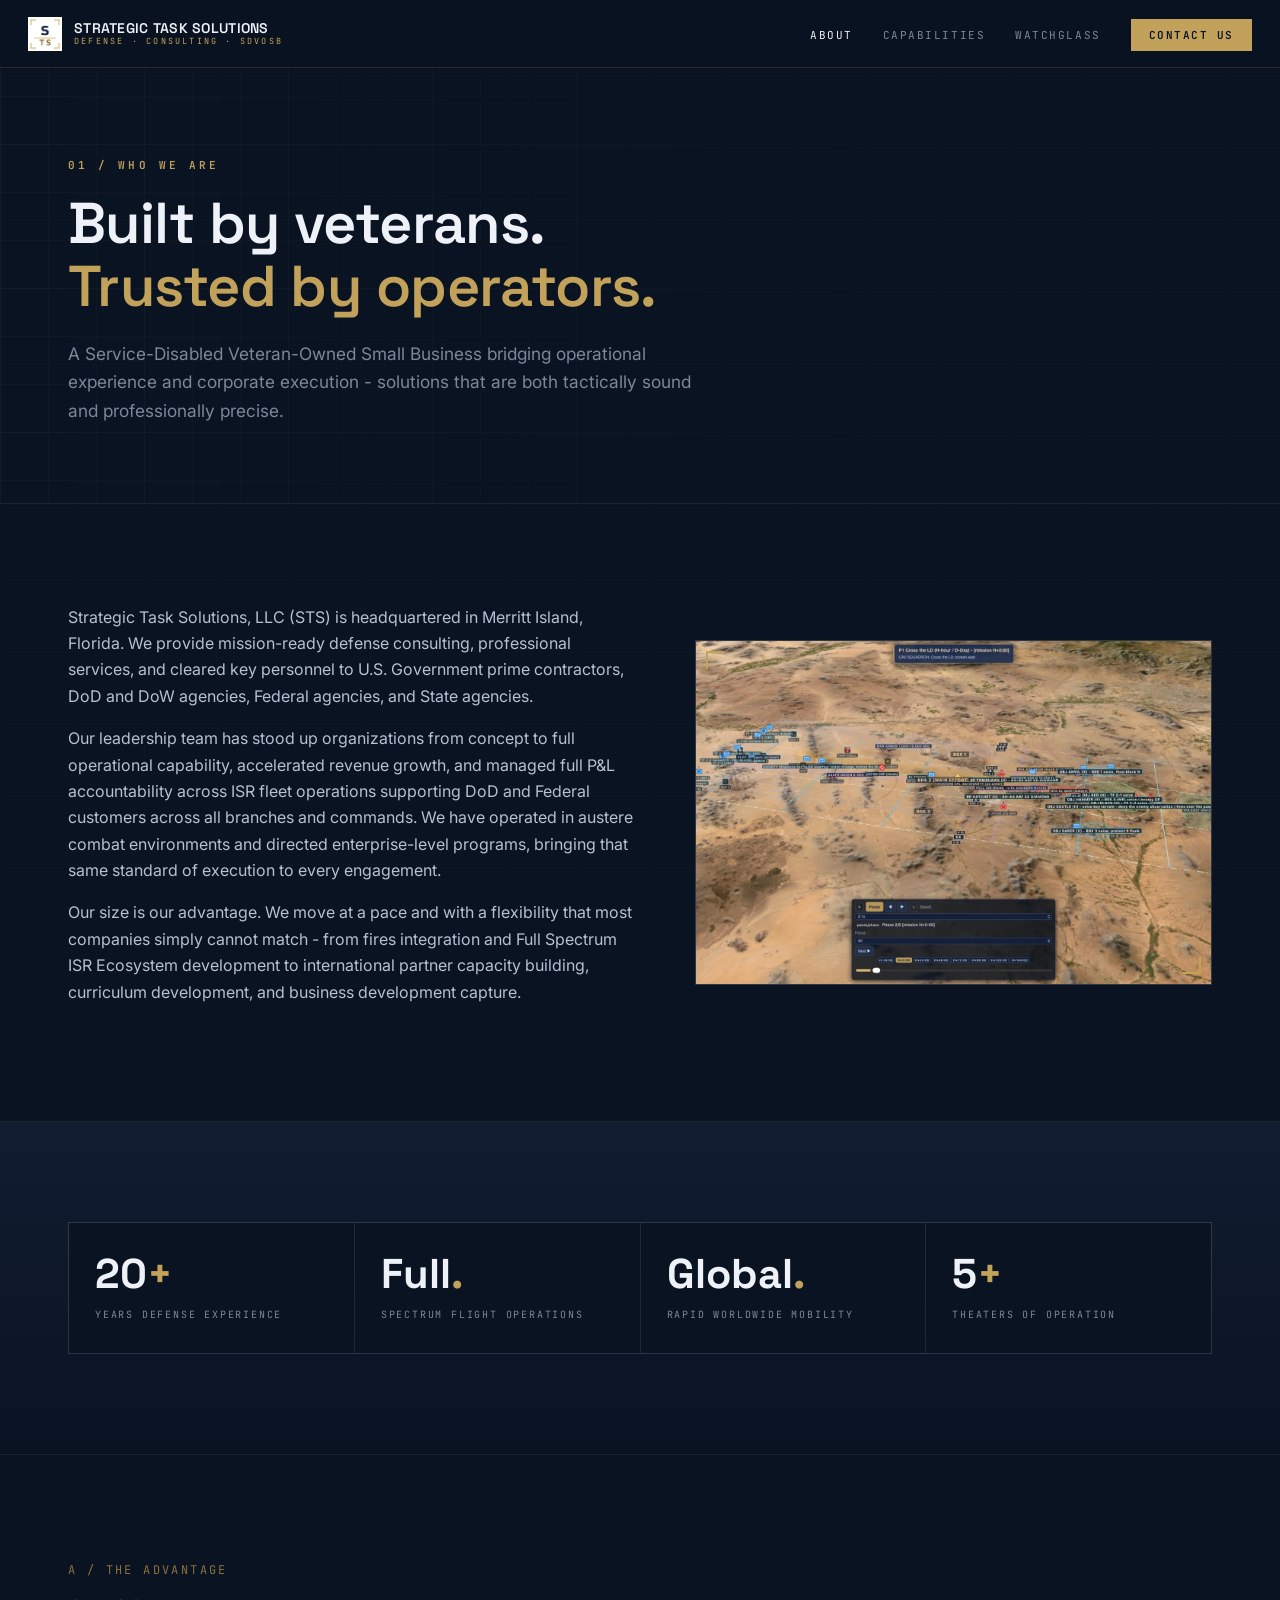
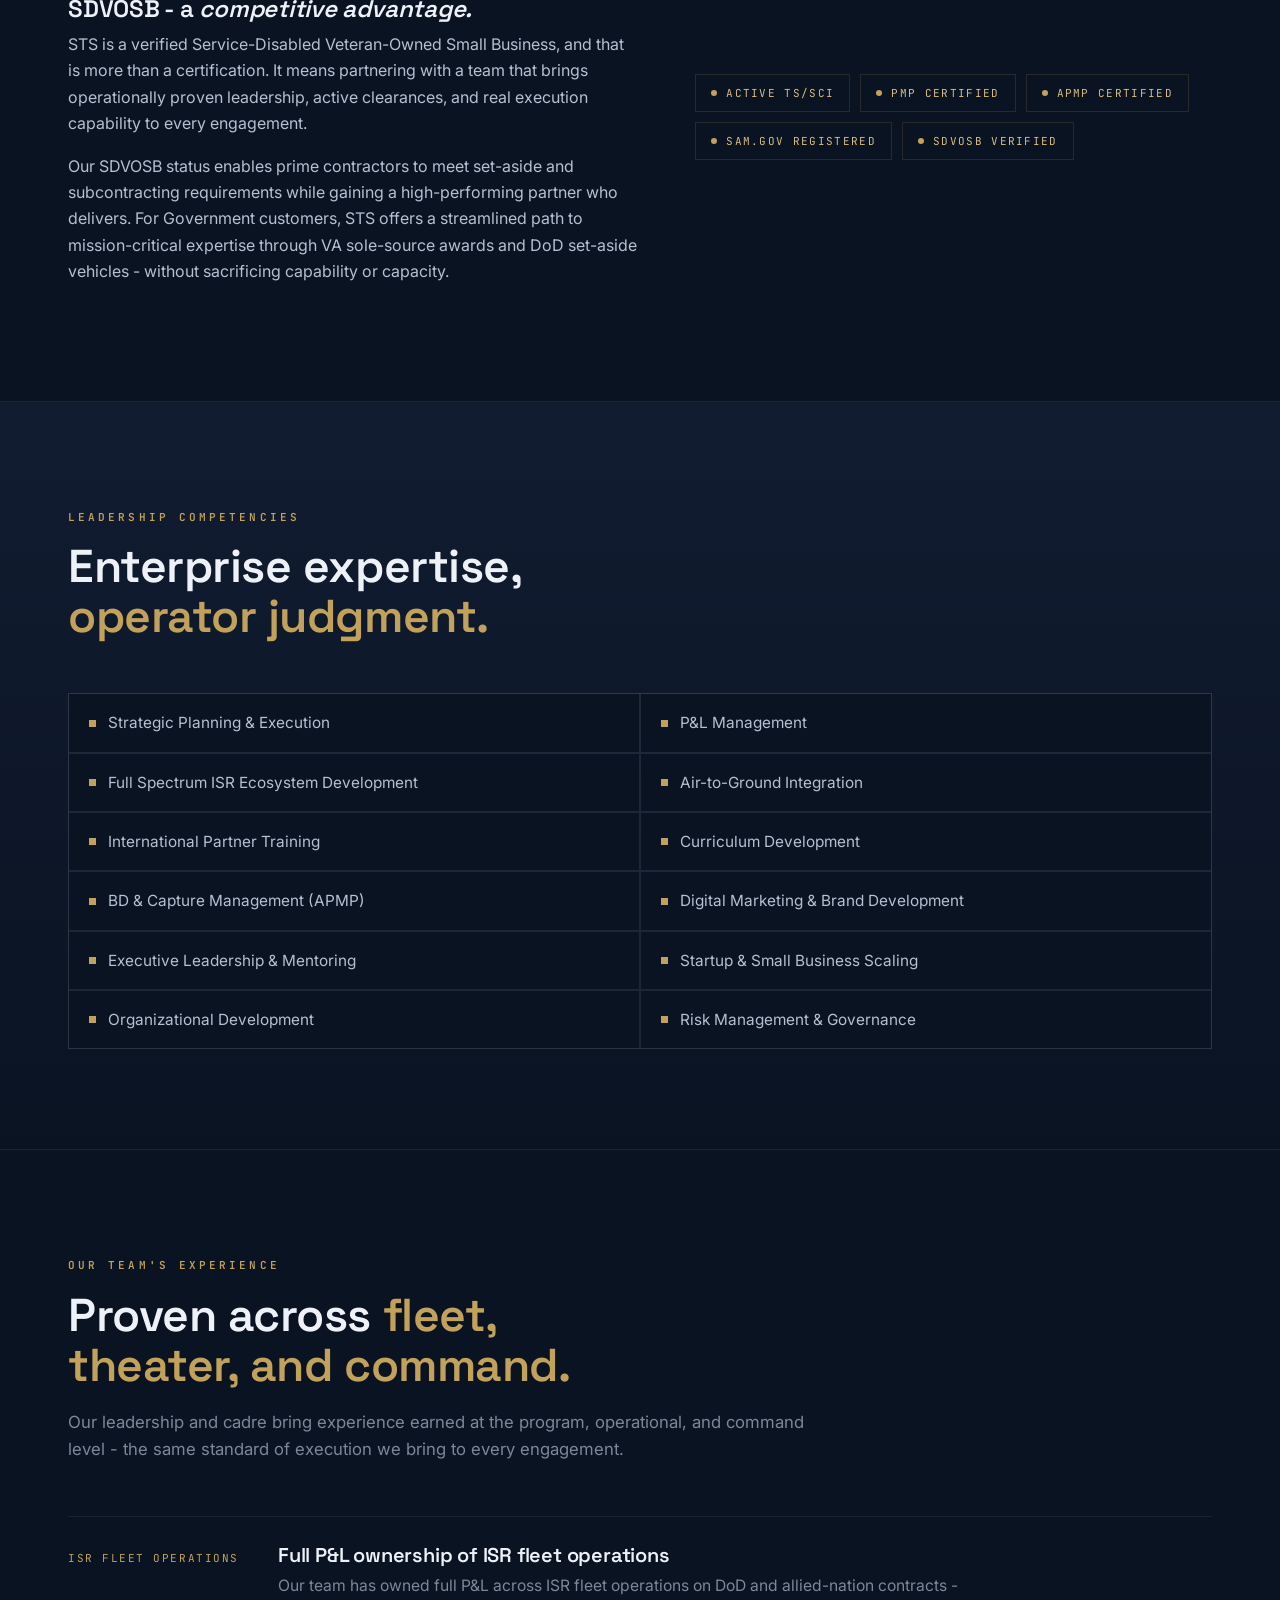
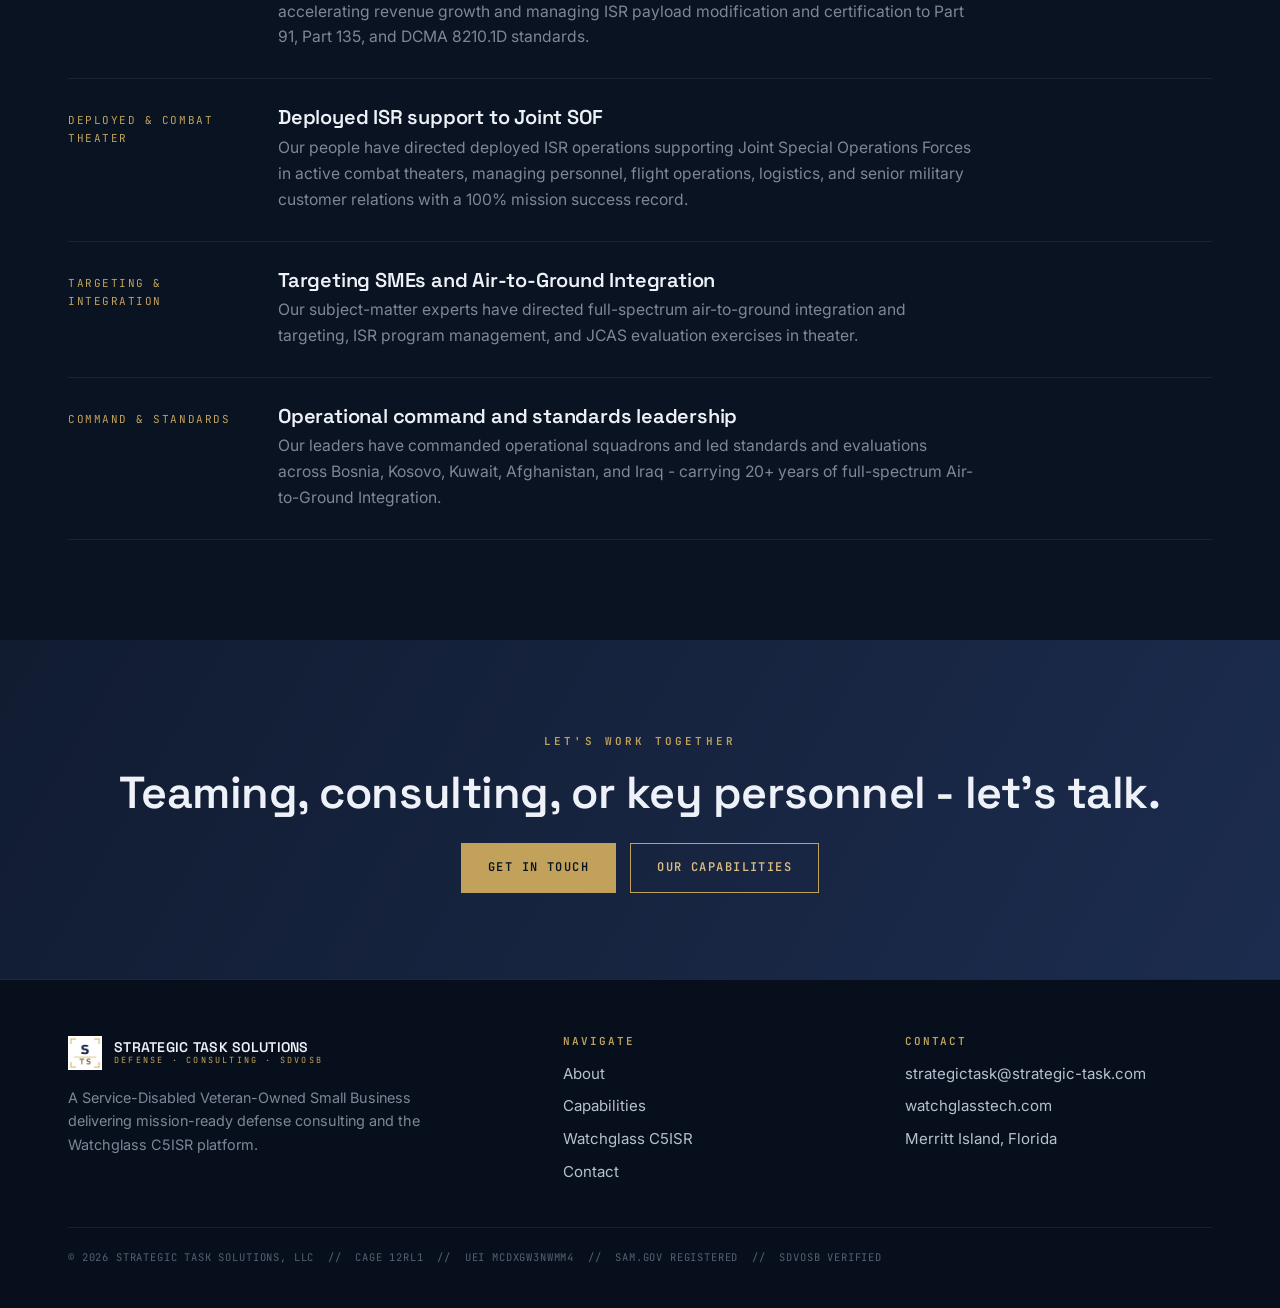
==== commit d2d0738d: "Add real Watchglass screenshots to image frames Operations picture (home teaser + watchglass page), " ====
--- a/about.html
+++ b/about.html
@@ -45,7 +45,7 @@
         <p>Our leadership team has stood up organizations from concept to full operational capability, accelerated revenue growth, and managed full P&amp;L accountability across ISR fleet operations supporting DoD and Federal customers across all branches and commands. We have operated in austere combat environments and directed enterprise-level programs, bringing that same standard of execution to every engagement.</p>
         <p>Our size is our advantage. We move at a pace and with a flexibility that most companies simply cannot match - from fires integration and Full Spectrum ISR Ecosystem development to international partner capacity building, curriculum development, and business development capture.</p>
       </div>
-      <div class="figframe brk rv"><div class="plc">[ IMAGE SLOT ]<br>Leadership / command</div></div>
+      <div class="figframe brk rv"><img src="assets/wg-roc.jpg" alt="Watchglass C5ISR 3D rehearsal of the mission over terrain" loading="lazy"></div>
     </div>
   </div>
 </section>
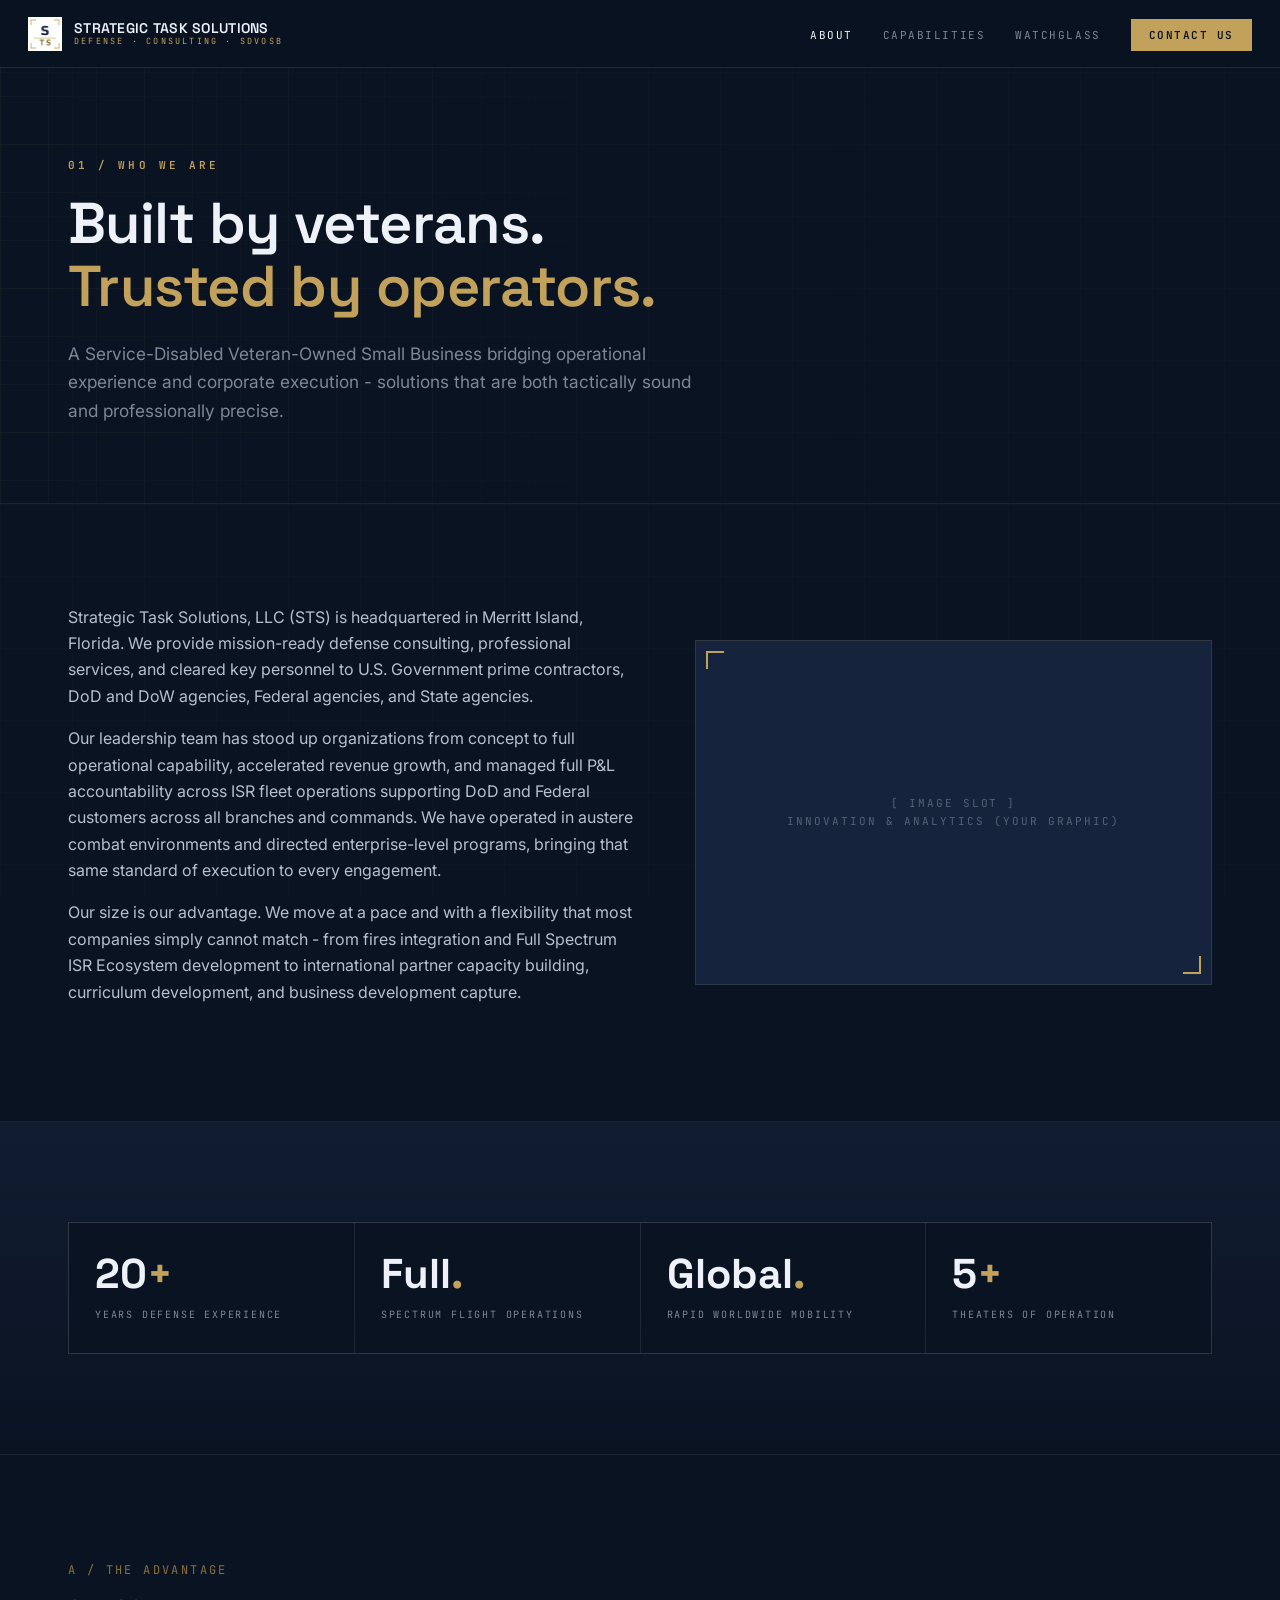
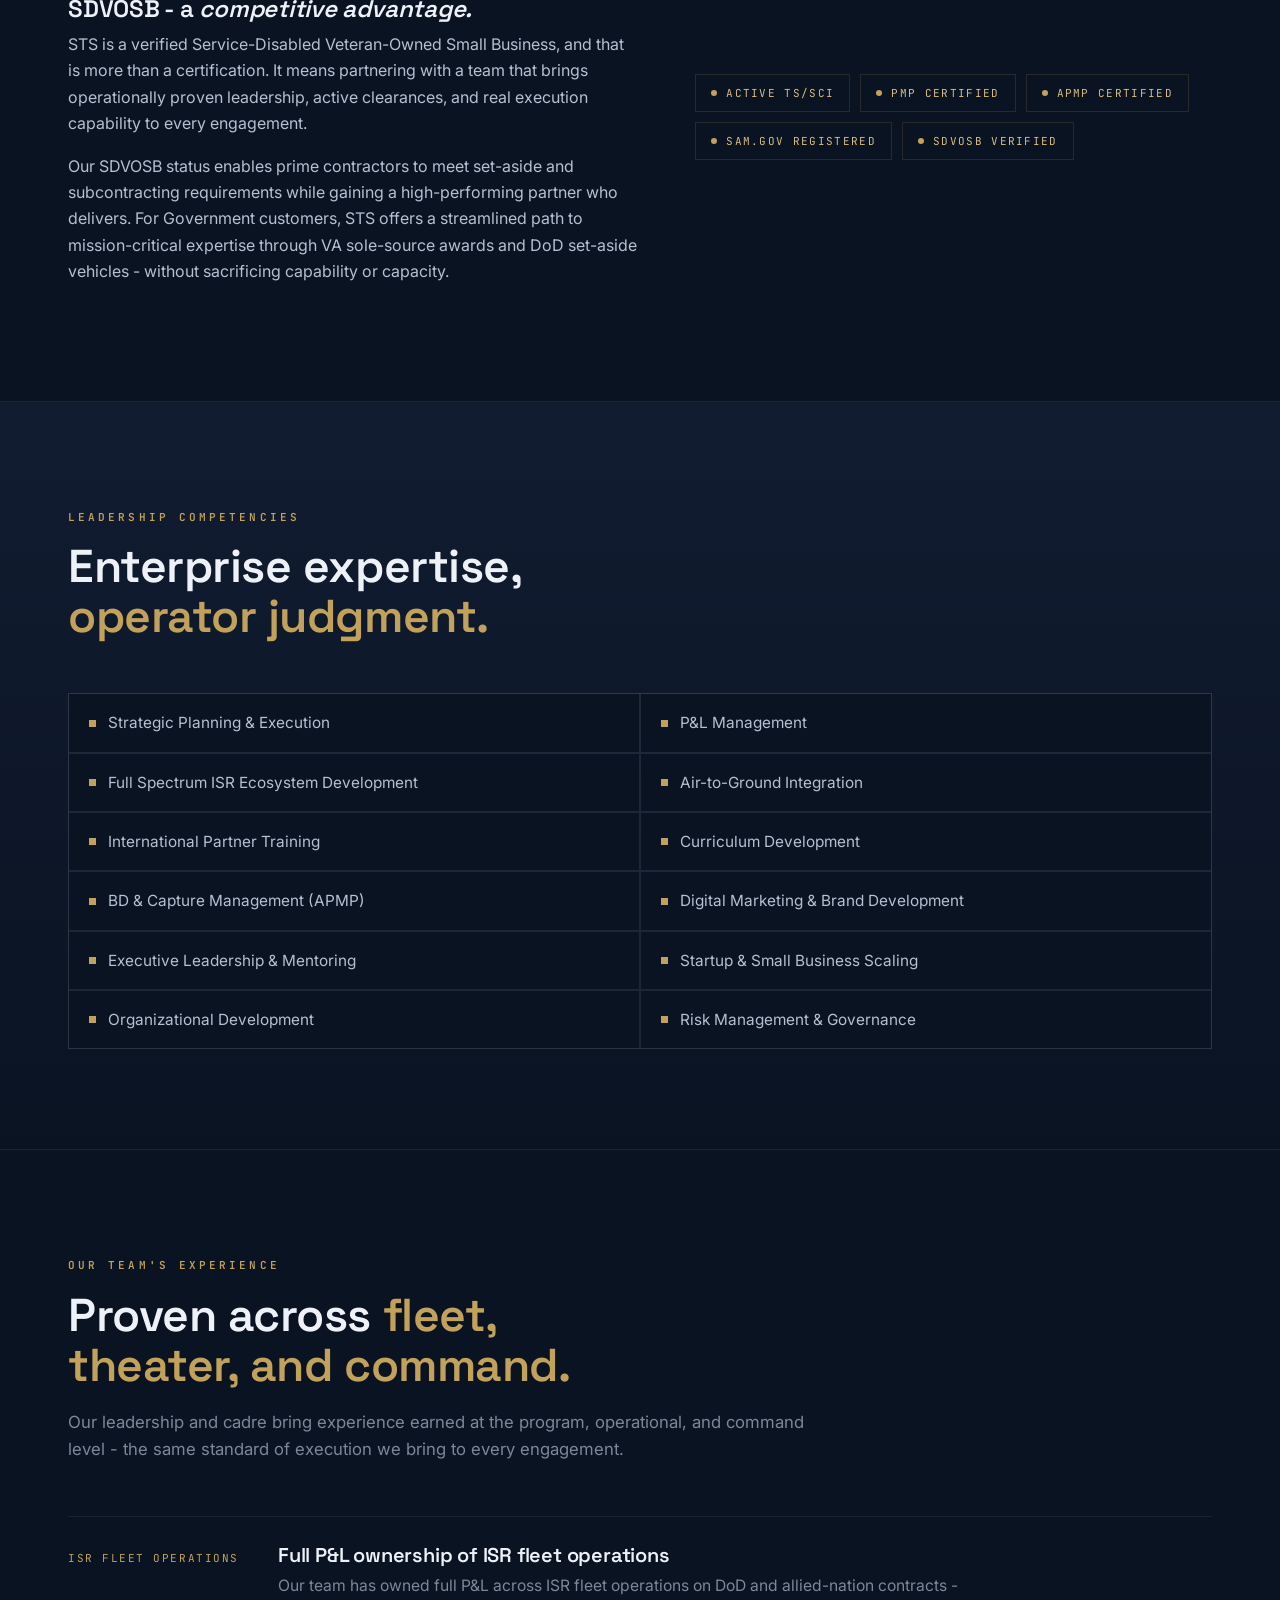
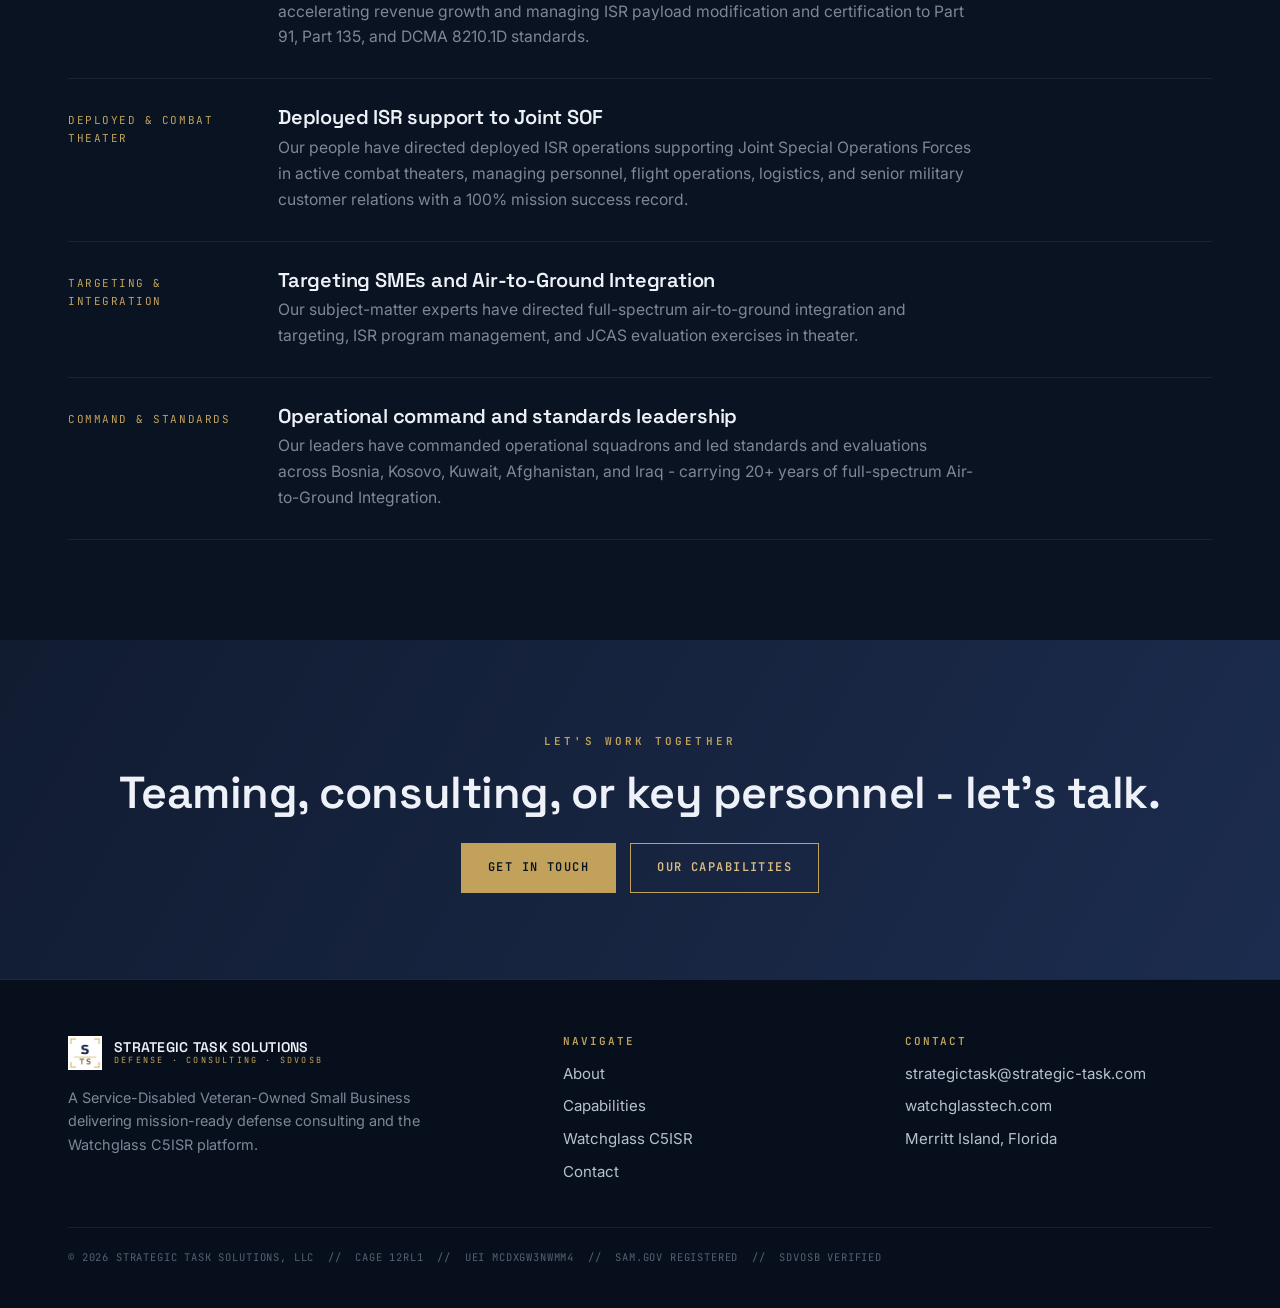
==== commit 2d34e4ac: "Keep Watchglass screenshots to product sections only Revert the company-identity slots (home Who We " ====
--- a/about.html
+++ b/about.html
@@ -45,7 +45,7 @@
         <p>Our leadership team has stood up organizations from concept to full operational capability, accelerated revenue growth, and managed full P&amp;L accountability across ISR fleet operations supporting DoD and Federal customers across all branches and commands. We have operated in austere combat environments and directed enterprise-level programs, bringing that same standard of execution to every engagement.</p>
         <p>Our size is our advantage. We move at a pace and with a flexibility that most companies simply cannot match - from fires integration and Full Spectrum ISR Ecosystem development to international partner capacity building, curriculum development, and business development capture.</p>
       </div>
-      <div class="figframe brk rv"><img src="assets/wg-roc.jpg" alt="Watchglass C5ISR 3D rehearsal of the mission over terrain" loading="lazy"></div>
+      <div class="figframe brk rv"><div class="plc">[ IMAGE SLOT ]<br>Innovation &amp; analytics (your graphic)</div></div>
     </div>
   </div>
 </section>
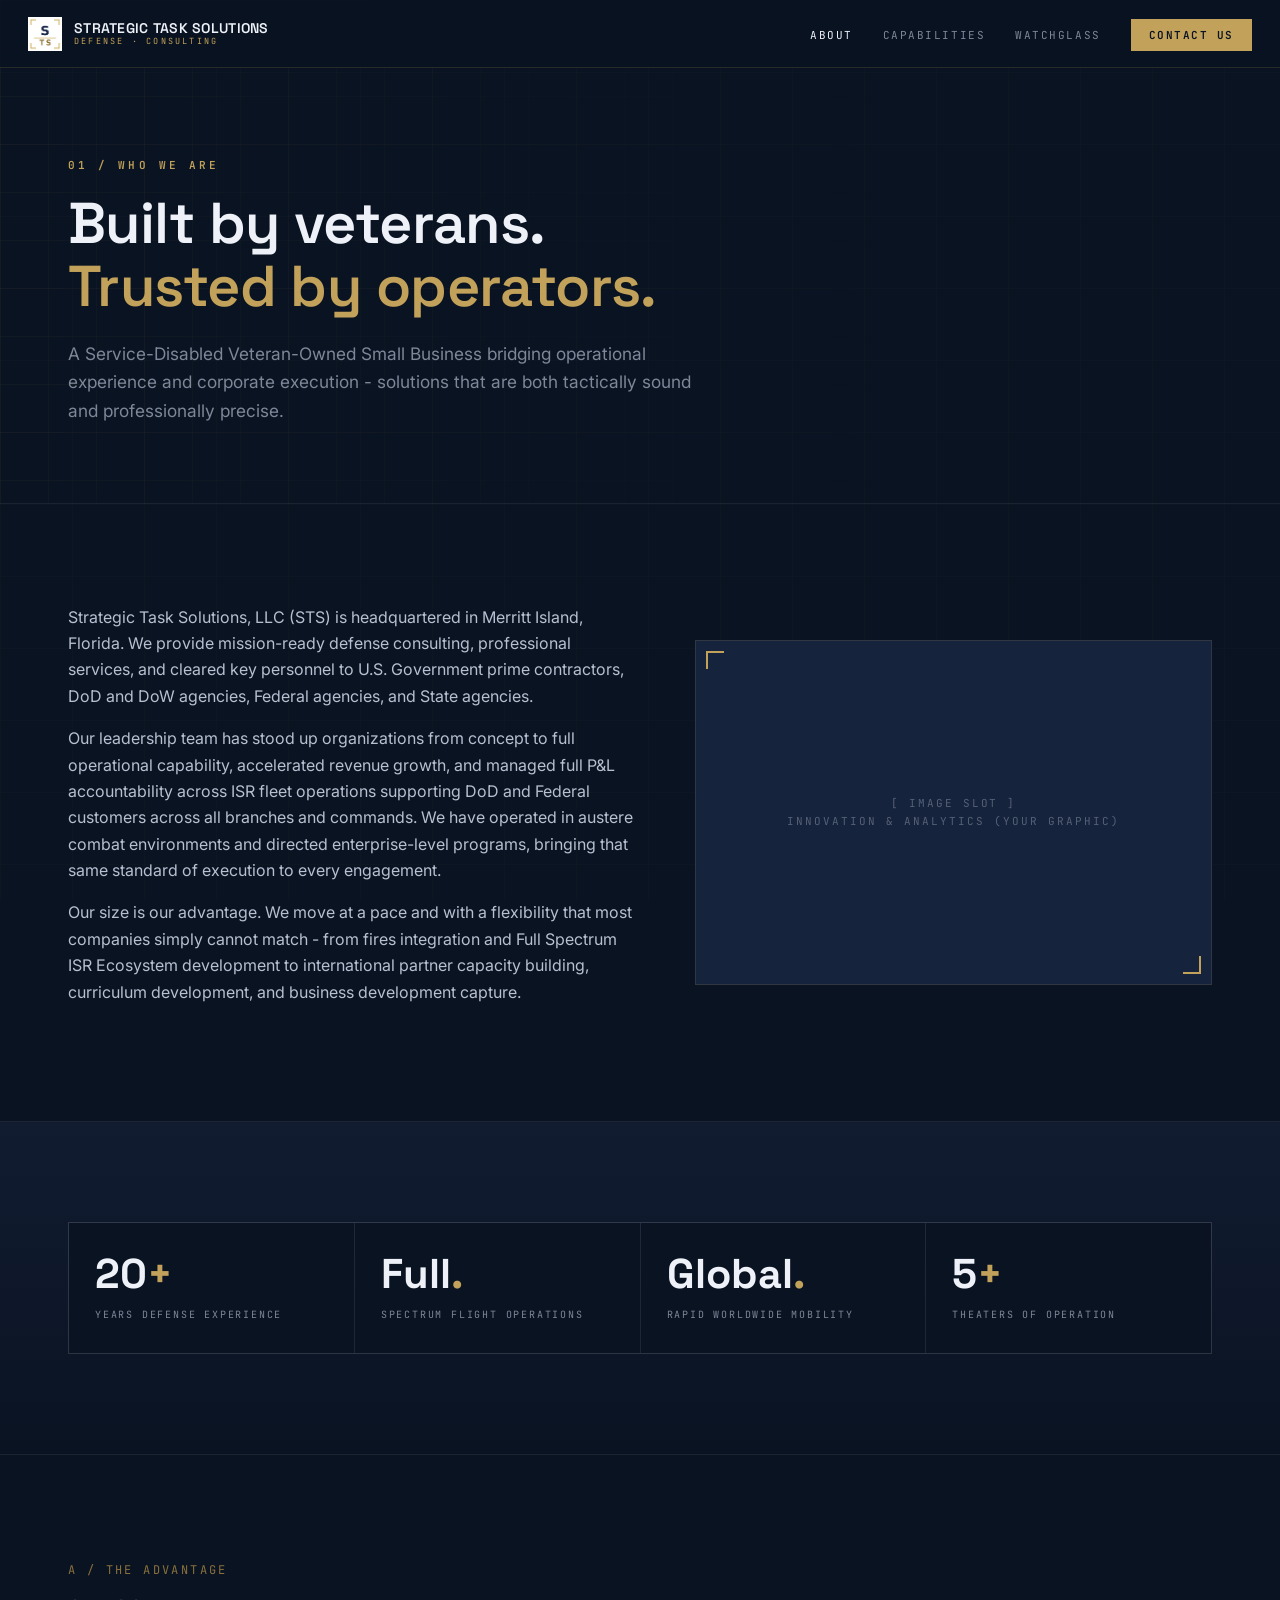
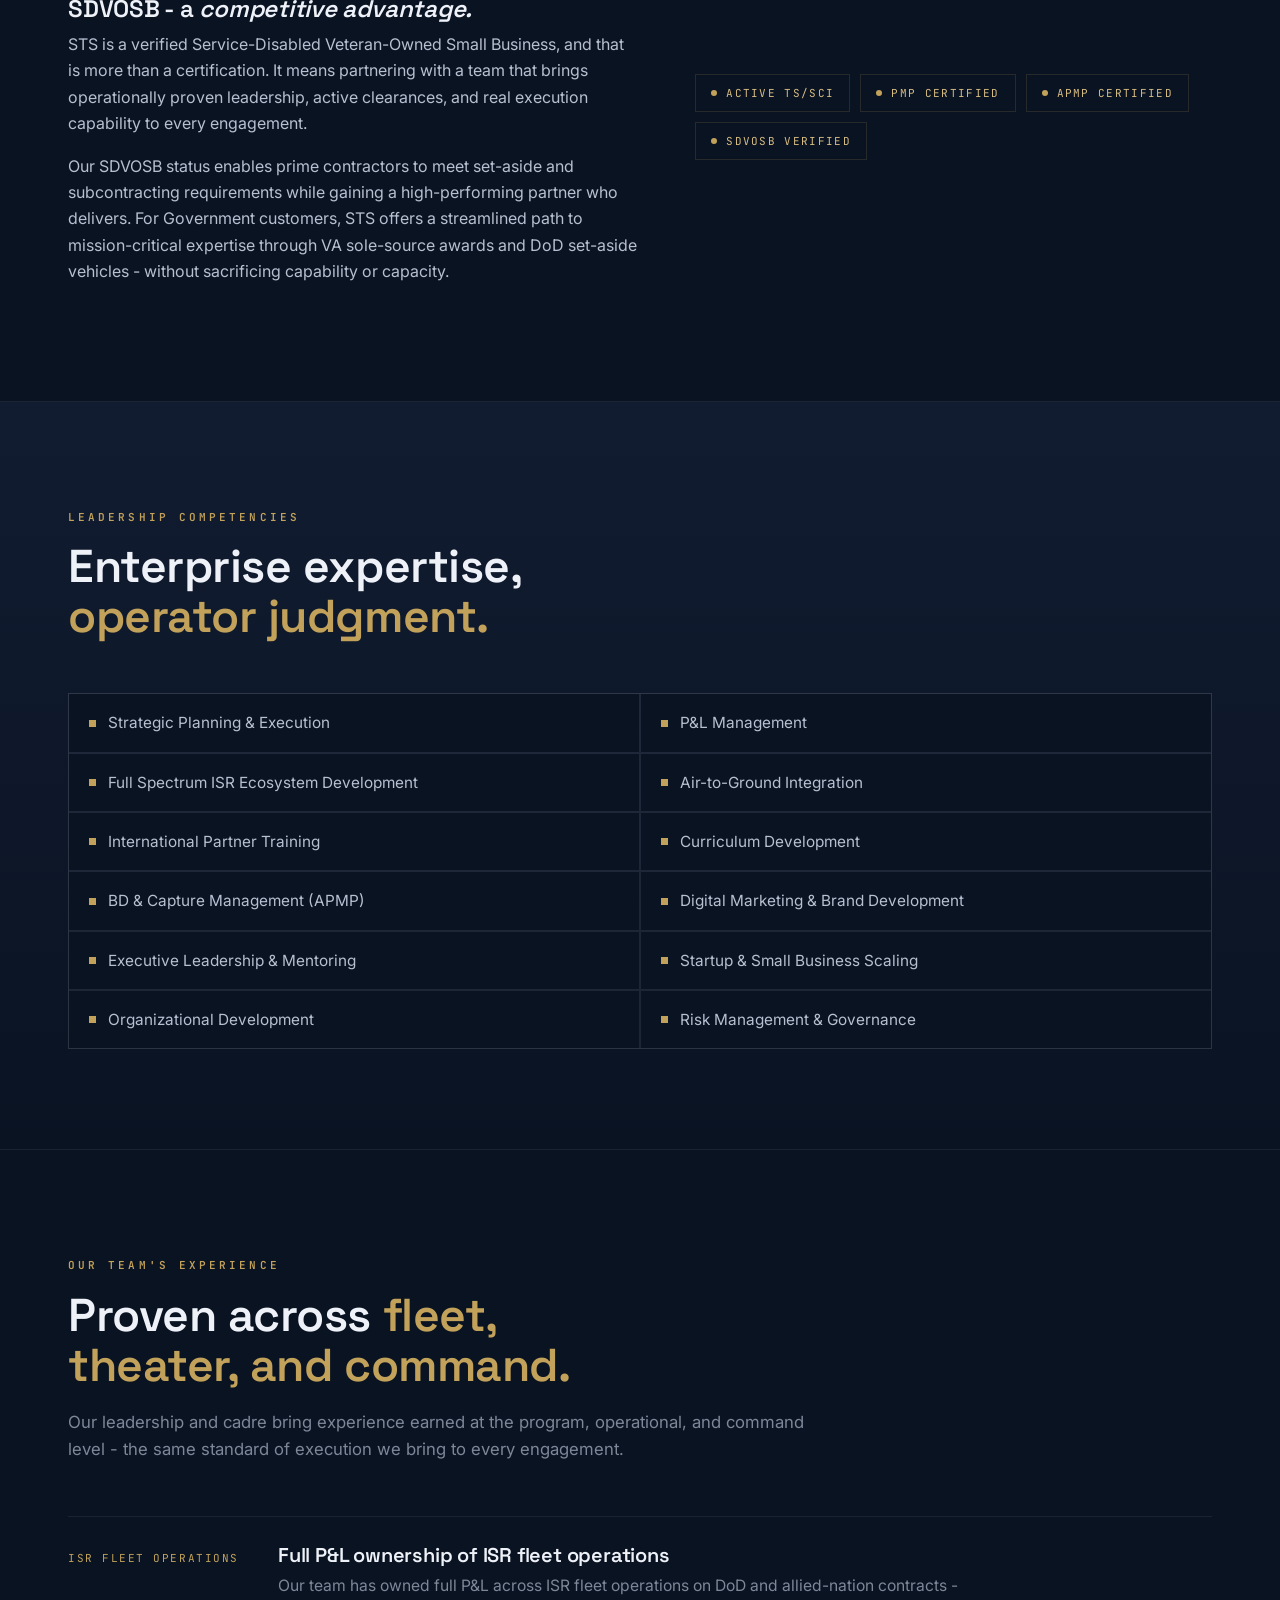
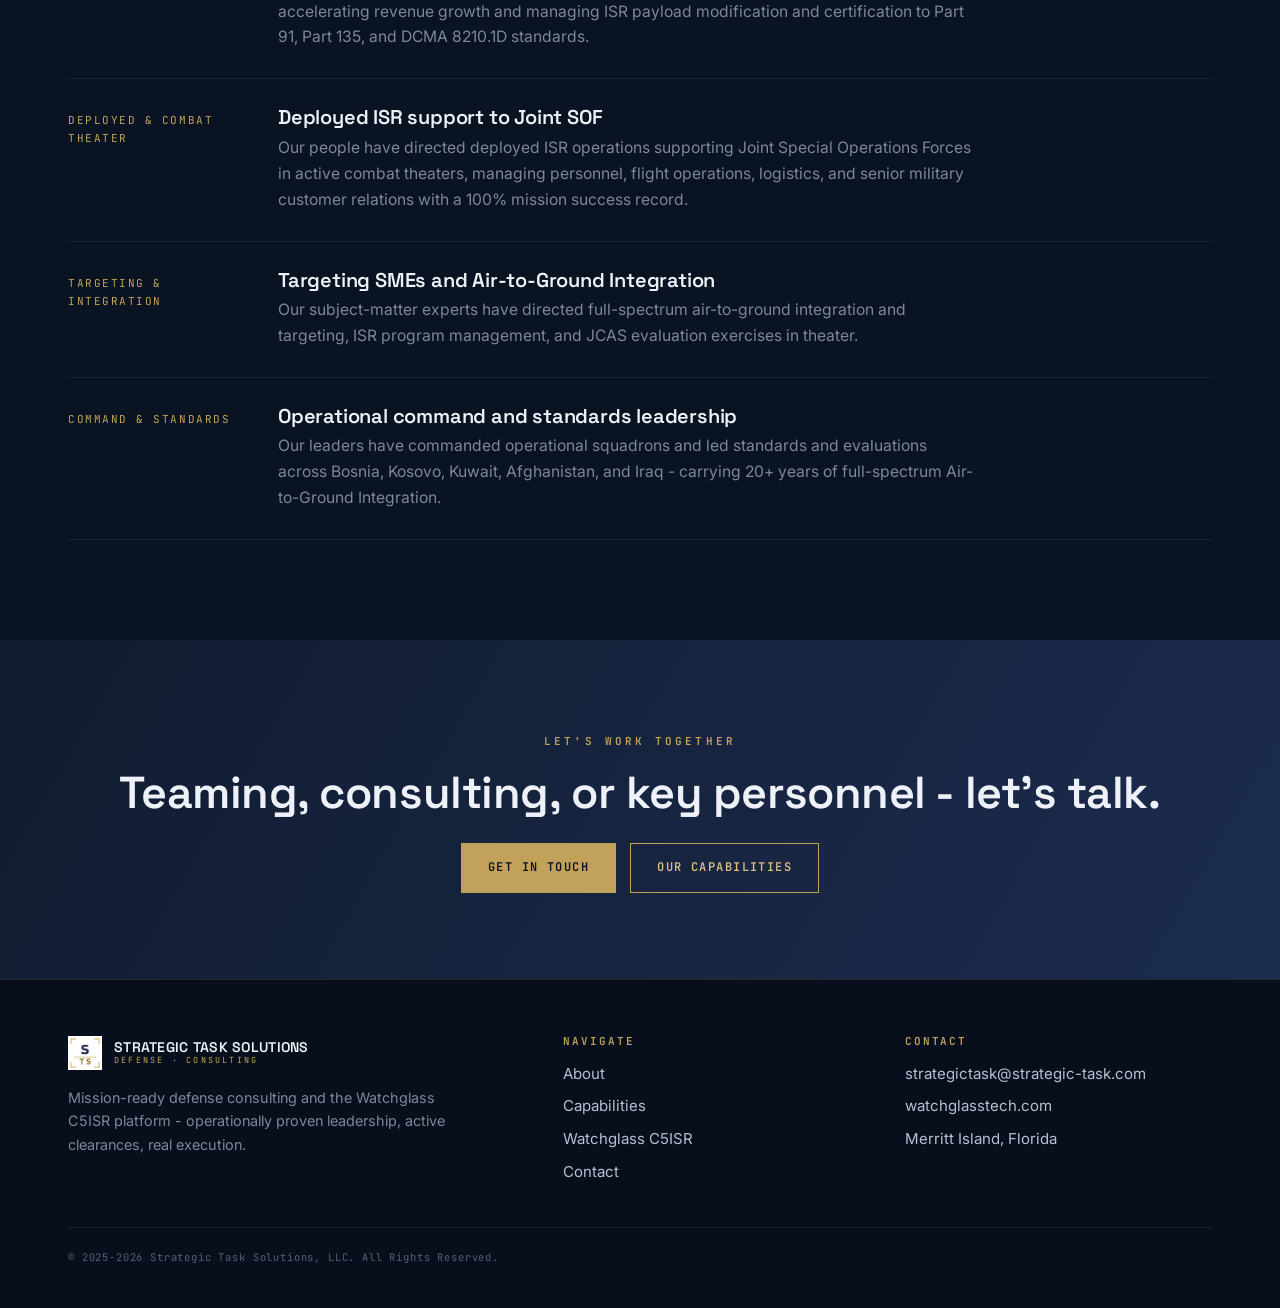
==== commit d7340554: "Scope SDVOSB to About/Contact and CAGE/UEI/SAM to Contact; fix copyright - Remove SDVOSB from nav/fo" ====
--- a/about.html
+++ b/about.html
@@ -16,7 +16,7 @@
 <nav class="top">
   <a class="brand" href="index.html" aria-label="Strategic Task Solutions home">
     <img class="mk" src="STS_Emblem_md_white.png" alt="STS">
-    <span class="nm"><b>STRATEGIC TASK SOLUTIONS</b><span>Defense · Consulting · SDVOSB</span></span>
+    <span class="nm"><b>STRATEGIC TASK SOLUTIONS</b><span>Defense · Consulting</span></span>
   </a>
   <button class="navtoggle" id="navtoggle" aria-label="Menu">MENU</button>
   <ul class="navlinks" id="navlinks">
@@ -75,7 +75,6 @@
           <span class="cert">Active TS/SCI</span>
           <span class="cert">PMP Certified</span>
           <span class="cert">APMP Certified</span>
-          <span class="cert">SAM.gov Registered</span>
           <span class="cert">SDVOSB Verified</span>
         </div>
       </div>
@@ -136,13 +135,13 @@
   <div class="wrap">
     <div class="cols">
       <div>
-        <div class="brand" style="margin-bottom:16px"><img class="mk" src="STS_Emblem_md_white.png" alt="STS"><span class="nm"><b>STRATEGIC TASK SOLUTIONS</b><span>Defense · Consulting · SDVOSB</span></span></div>
-        <p class="own">A Service-Disabled Veteran-Owned Small Business delivering mission-ready defense consulting and the Watchglass C5ISR platform.</p>
+        <div class="brand" style="margin-bottom:16px"><img class="mk" src="STS_Emblem_md_white.png" alt="STS"><span class="nm"><b>STRATEGIC TASK SOLUTIONS</b><span>Defense · Consulting</span></span></div>
+        <p class="own">Mission-ready defense consulting and the Watchglass C5ISR platform - operationally proven leadership, active clearances, real execution.</p>
       </div>
       <div><h4>Navigate</h4><a href="about.html">About</a><a href="capabilities.html">Capabilities</a><a href="watchglass.html">Watchglass C5ISR</a><a href="contact.html">Contact</a></div>
       <div><h4>Contact</h4><a href="mailto:strategictask@strategic-task.com">strategictask@strategic-task.com</a><a href="https://watchglasstech.com" target="_blank" rel="noopener">watchglasstech.com</a><a href="#">Merritt Island, Florida</a></div>
     </div>
-    <div class="legal">&copy; 2026 STRATEGIC TASK SOLUTIONS, LLC &nbsp;//&nbsp; CAGE 12RL1 &nbsp;//&nbsp; UEI MCDXGW3NWMM4 &nbsp;//&nbsp; SAM.GOV REGISTERED &nbsp;//&nbsp; SDVOSB VERIFIED</div>
+    <div class="legal">&copy; 2025-2026 Strategic Task Solutions, LLC. All Rights Reserved.</div>
   </div>
 </footer>
 
--- a/css/site.css
+++ b/css/site.css
@@ -171,6 +171,12 @@
 .figframe::before, .figframe::after { content: ""; position: absolute; width: 16px; height: 16px; border: 2px solid var(--gold); z-index: 2; }
 .figframe::before { top: 10px; left: 10px; border-right: 0; border-bottom: 0; }
 .figframe::after { bottom: 10px; right: 10px; border-left: 0; border-top: 0; }
+.figframe video { width: 100%; height: 100%; object-fit: cover; display: block; }
+.figcap { position: absolute; inset: 0; z-index: 2; display: flex; flex-direction: column; align-items: center; justify-content: center; gap: 12px; text-align: center;
+  background: radial-gradient(circle at center, rgba(8,15,32,.55), rgba(8,15,32,.15) 70%); }
+.figcap span:last-child { font-family: var(--disp); font-weight: 700; font-size: clamp(1.4rem, 2.6vw, 2.1rem); color: var(--ink); letter-spacing: .02em; text-shadow: 0 2px 24px rgba(8,15,32,.9); }
+.figcap em { font-style: normal; color: var(--gold); }
+.figcap .reticle { font-size: 34px; }
 
 /* ── product (watchglass) teaser ─────────────────── */
 .wg { position: relative; overflow: hidden; }
@@ -197,6 +203,28 @@
 footer.site .own { color: var(--muted); font-size: .9rem; max-width: 42ch; }
 footer.site .legal { border-top: 1px solid var(--line-2); margin-top: 34px; padding-top: 20px;
   font-family: var(--mono); font-size: 10.5px; letter-spacing: .08em; color: var(--faint); line-height: 1.9; }
+
+/* ── screenshot slideshow ────────────────────────── */
+.show { max-width: 1040px; margin: 0 auto; }
+.show-frame { position: relative; aspect-ratio: 16/9; border: 1px solid var(--line); background: var(--navy-deep); overflow: hidden; }
+.show-frame::before, .show-frame::after { content: ""; position: absolute; width: 18px; height: 18px; border: 2px solid var(--gold); z-index: 4; pointer-events: none; }
+.show-frame::before { top: 10px; left: 10px; border-right: 0; border-bottom: 0; }
+.show-frame::after { bottom: 10px; right: 10px; border-left: 0; border-top: 0; }
+.slide { position: absolute; inset: 0; opacity: 0; transition: opacity .8s ease; }
+.slide.on { opacity: 1; }
+.slide img { width: 100%; height: 100%; object-fit: contain; background: var(--navy-deep); display: block; }
+.show-cap { position: absolute; left: 0; right: 0; bottom: 0; z-index: 3; display: flex; align-items: center; gap: 14px;
+  padding: 16px 20px 16px; font-family: var(--mono); font-size: 12px; letter-spacing: .06em; color: var(--ink);
+  background: linear-gradient(transparent, rgba(8,15,32,.92)); }
+.show-cap .ix { color: var(--gold); flex: 0 0 auto; }
+.show-nav { position: absolute; top: 50%; transform: translateY(-50%); z-index: 4; width: 42px; height: 42px;
+  background: rgba(8,15,32,.6); border: 1px solid var(--line); color: var(--gold); cursor: pointer;
+  font-family: var(--mono); font-size: 18px; line-height: 1; display: flex; align-items: center; justify-content: center; transition: background .2s; }
+.show-nav:hover { background: rgba(8,15,32,.9); border-color: var(--gold); }
+.show-nav.prev { left: 12px; } .show-nav.next { right: 12px; }
+.show-dots { display: flex; gap: 9px; justify-content: center; flex-wrap: wrap; margin-top: 18px; }
+.dot { width: 9px; height: 9px; border: 1px solid var(--gold-dim); background: transparent; cursor: pointer; padding: 0; transition: background .2s, border-color .2s; }
+.dot.on { background: var(--gold); border-color: var(--gold); }
 
 /* ── inner-page hero ─────────────────────────────── */
 .phero { position: relative; padding: 150px 0 60px; overflow: hidden; border-bottom: 1px solid var(--line-2); }
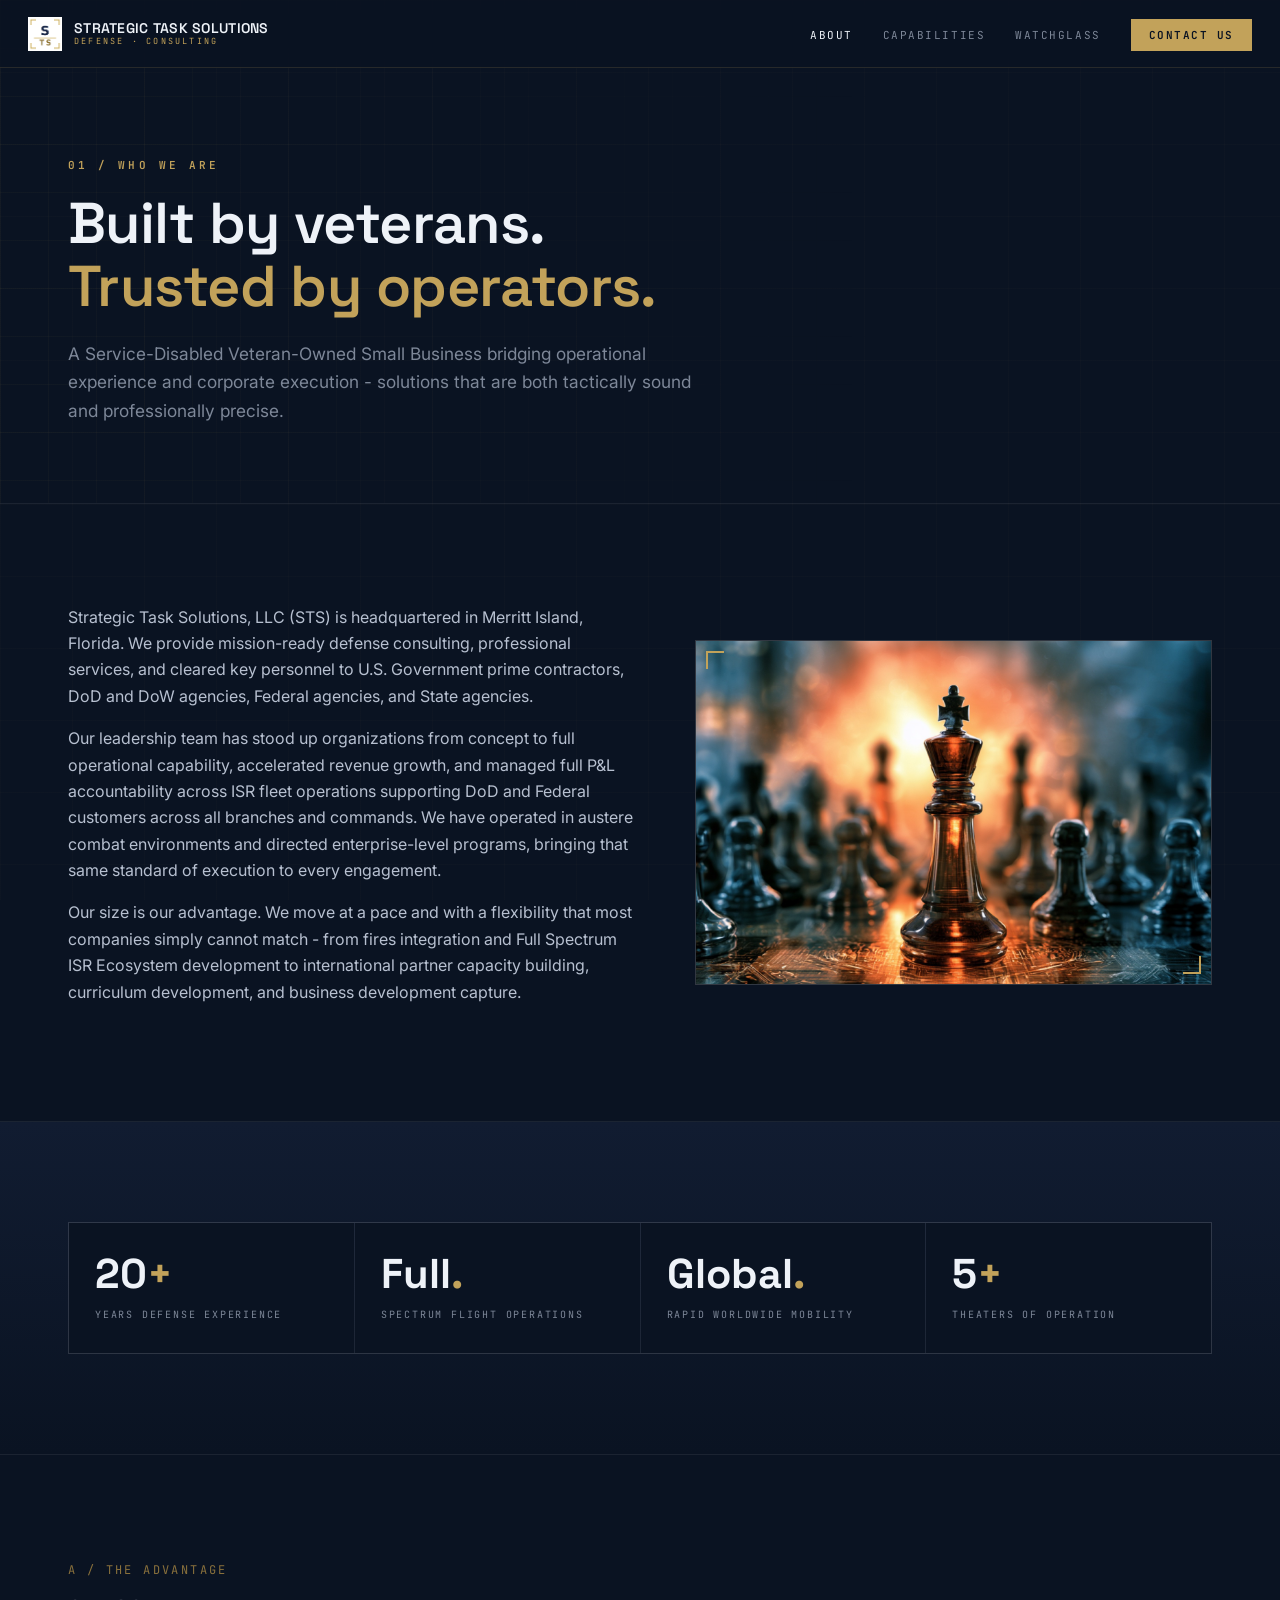
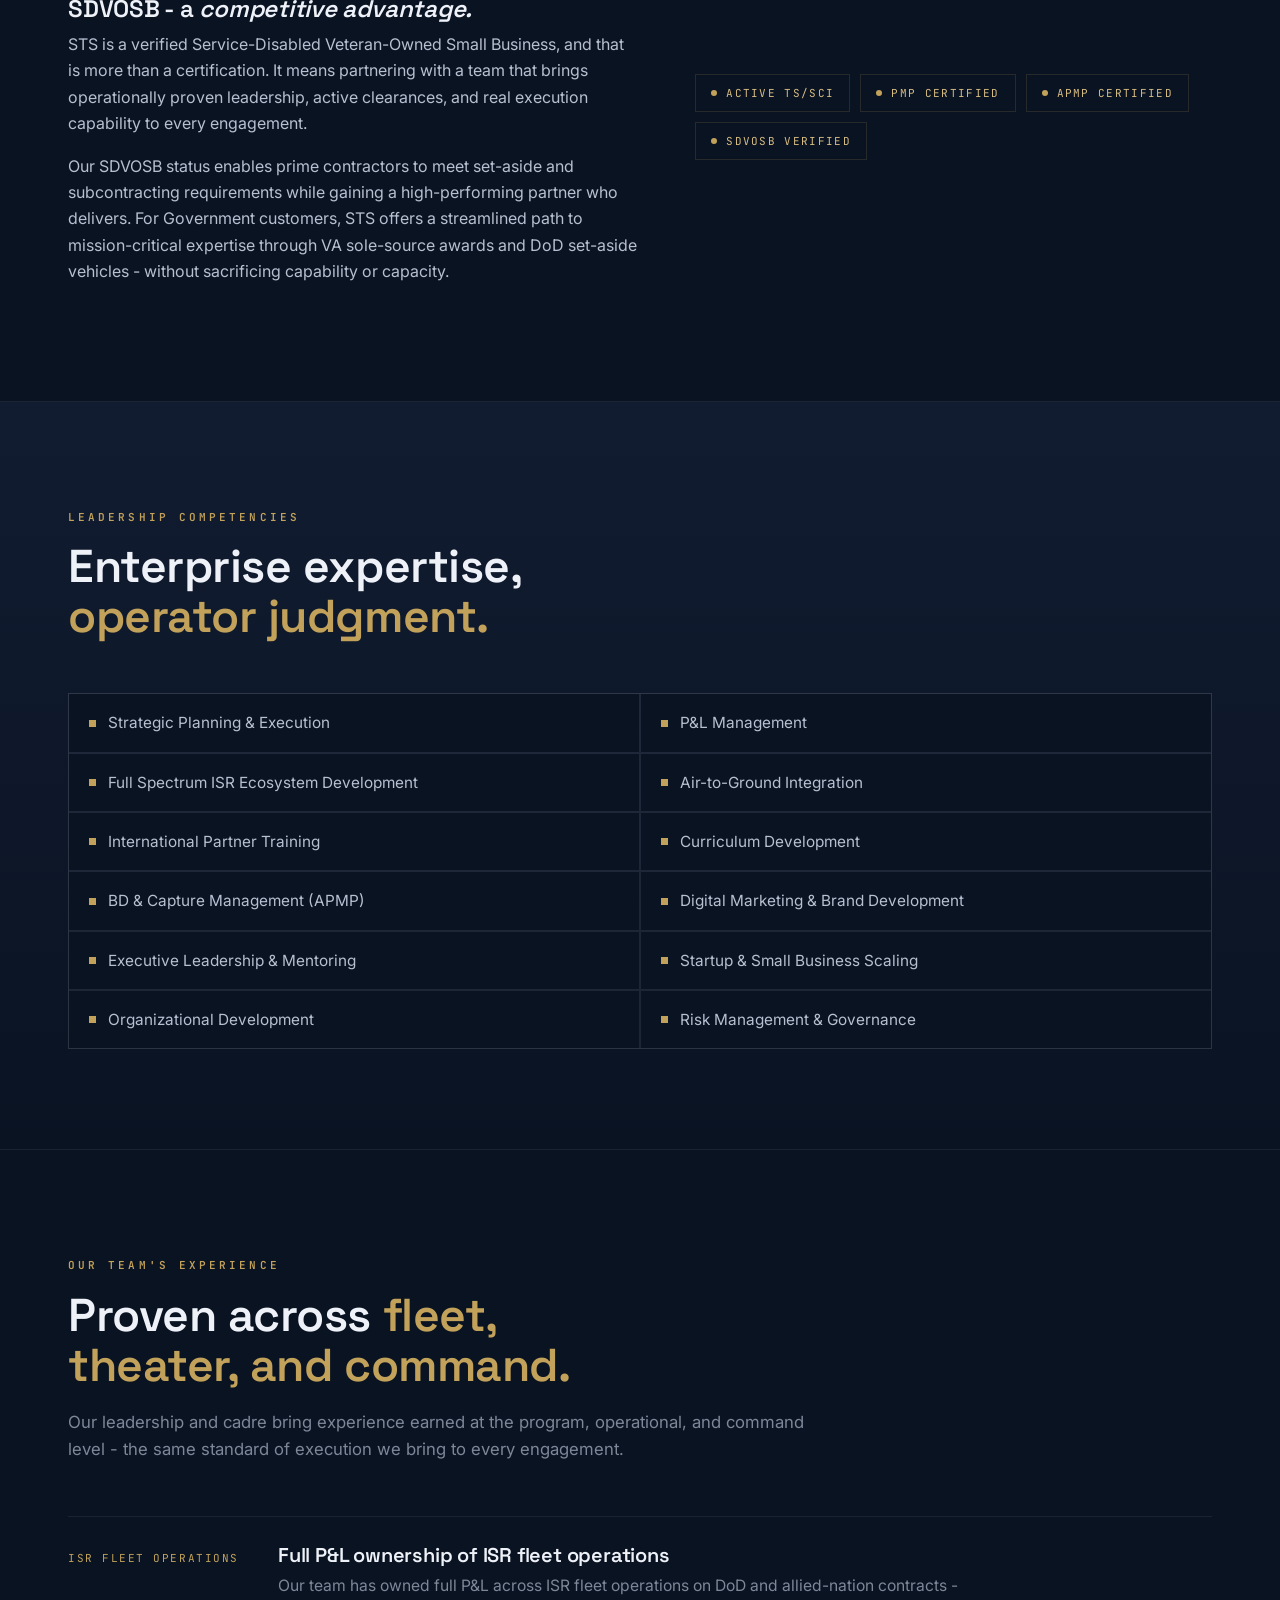
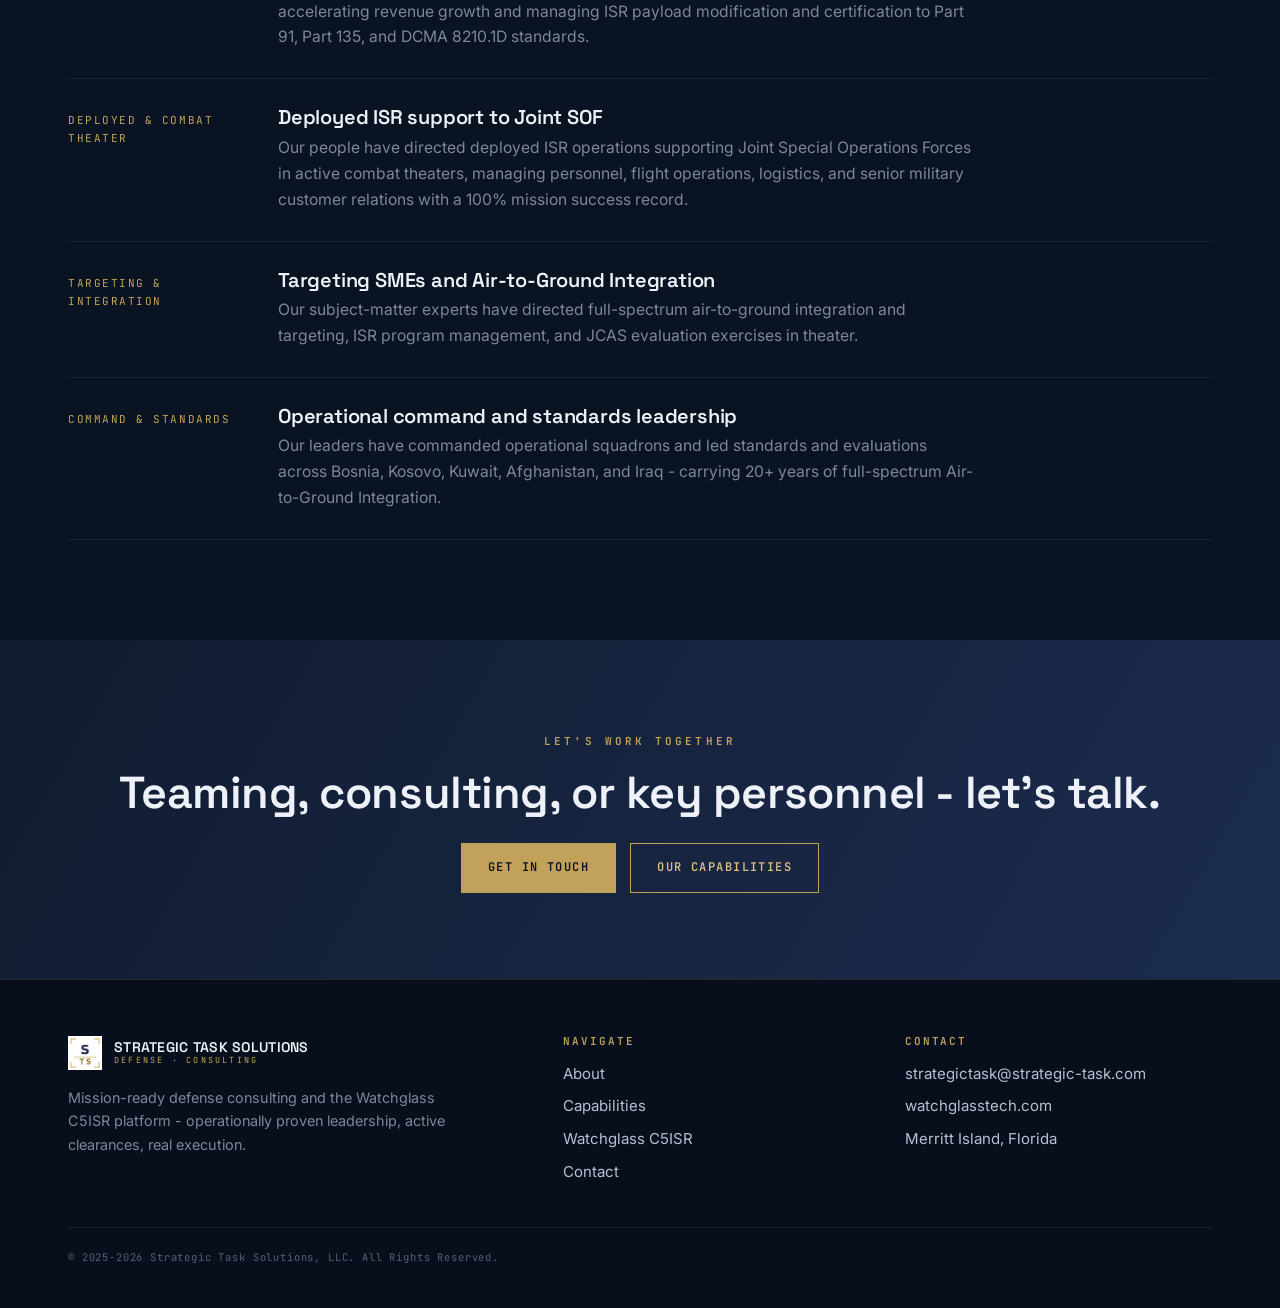
==== commit e655d665: "About: add Leadership chess image to the first image slot Co-Authored-By: Claude Opus 4.8 <noreply@a" ====
--- a/about.html
+++ b/about.html
@@ -45,7 +45,7 @@
         <p>Our leadership team has stood up organizations from concept to full operational capability, accelerated revenue growth, and managed full P&amp;L accountability across ISR fleet operations supporting DoD and Federal customers across all branches and commands. We have operated in austere combat environments and directed enterprise-level programs, bringing that same standard of execution to every engagement.</p>
         <p>Our size is our advantage. We move at a pace and with a flexibility that most companies simply cannot match - from fires integration and Full Spectrum ISR Ecosystem development to international partner capacity building, curriculum development, and business development capture.</p>
       </div>
-      <div class="figframe brk rv"><div class="plc">[ IMAGE SLOT ]<br>Innovation &amp; analytics (your graphic)</div></div>
+      <div class="figframe brk rv"><img src="assets/about-leadership.jpg" alt="A lit chess king standing among the pieces - strategy and leadership" loading="lazy"></div>
     </div>
   </div>
 </section>
